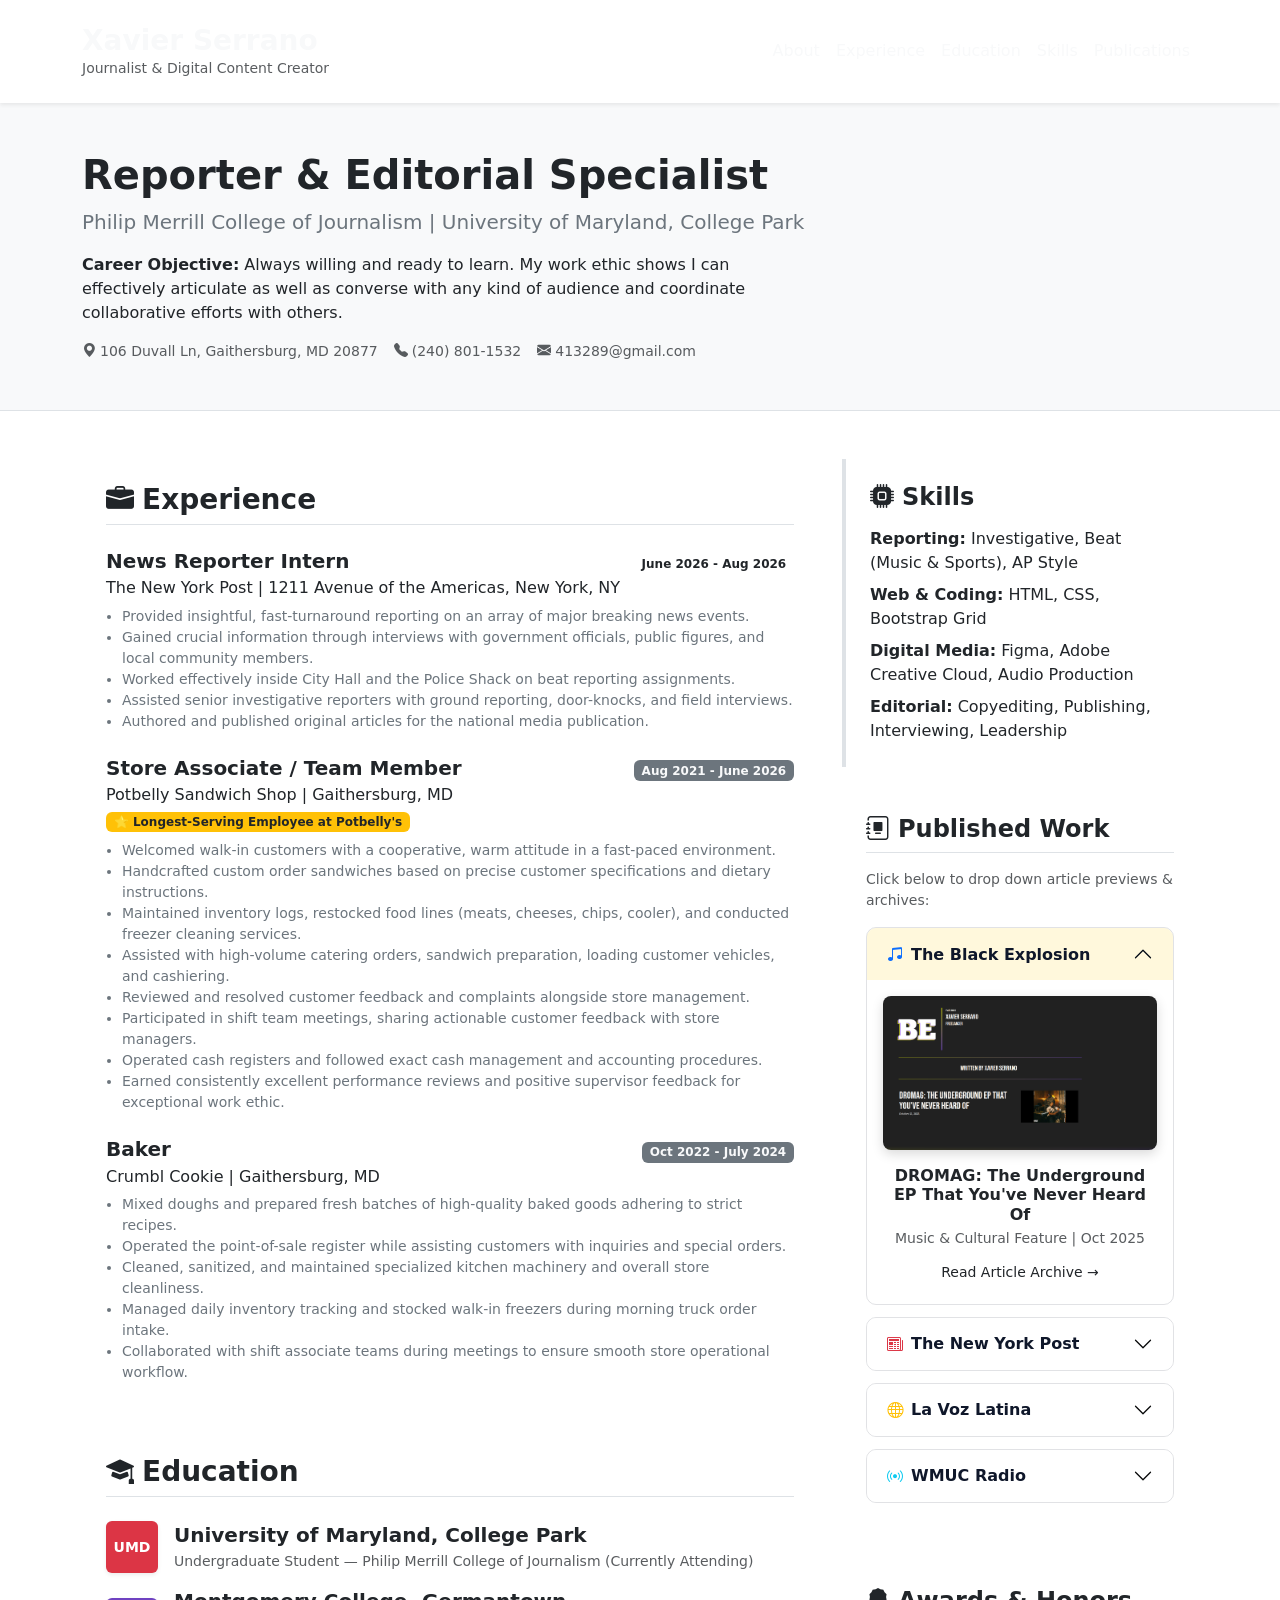
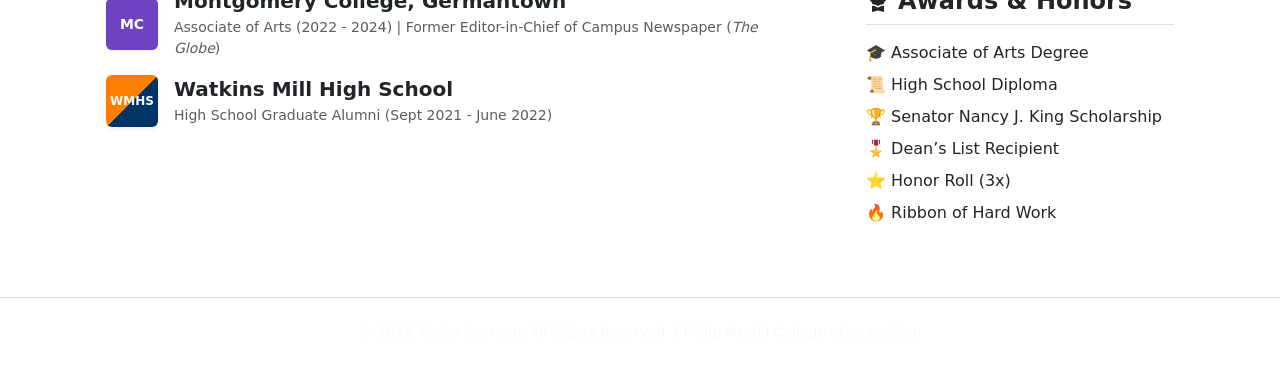
==== index.html @ 001099b1 "Update index.html" ====
<html lang="en">
<head>
    <meta charset="UTF-8">
    <meta name="viewport" content="width=device-width, initial-scale=1.0">
    <title>Xavier Serrano | Journalism Portfolio</title>
    <!-- Bootstrap 5 CSS -->
    <link href="https://cdn.jsdelivr.net/npm/bootstrap@5.3.0/dist/css/bootstrap.min.css" rel="stylesheet">
    <!-- Bootstrap Icons CDN -->
    <link rel="stylesheet" href="https://cdn.jsdelivr.net/npm/bootstrap-icons@1.11.3/font/bootstrap-icons.min.css">
    <!-- Google Fonts -->
    <link href="https://fonts.googleapis.com/css2?family=Merriweather:ital,wght@0,300;0,700;1,300&family=Public+Sans:wght@400;600;800&display=swap" rel="stylesheet">
    <!-- Custom CSS -->
    <link rel="stylesheet" href="style.css">
</head>
<body>

    <!-- Navigation Header -->
    <header class="bg-navy text-light py-4 shadow-sm sticky-top">
        <div class="container d-flex justify-content-between align-items-center">
            <div>
                <h1 class="h3 font-serif mb-0 text-gold fw-bold">Xavier Serrano</h1>
                <p class="small text-muted mb-0">Journalist & Digital Content Creator</p>
            </div>
            <nav>
                <ul class="nav">
                    <li class="nav-item"><a href="#about" class="nav-link text-light px-2">About</a></li>
                    <li class="nav-item"><a href="#experience" class="nav-link text-light px-2">Experience</a></li>
                    <li class="nav-item"><a href="#education" class="nav-link text-light px-2">Education</a></li>
                    <li class="nav-item"><a href="#skills" class="nav-link text-light px-2">Skills</a></li>
                    <li class="nav-item"><a href="#portfolio" class="nav-link text-light px-2">Publications</a></li>
                </ul>
            </nav>
        </div>
    </header>

    <!-- Hero / Profile Section -->
    <section id="about" class="bg-light py-5 border-bottom">
        <div class="container">
            <div class="row align-items-center">
                <div class="col-md-10 col-lg-8">
                    <h2 class="display-6 font-serif fw-bold text-navy mb-2">Reporter & Editorial Specialist</h2>
                    <p class="lead text-secondary">Philip Merrill College of Journalism | University of Maryland, College Park</p>
                    <p class="text-dark"><strong>Career Objective:</strong> Always willing and ready to learn. My work ethic shows I can effectively articulate as well as converse with any kind of audience and coordinate collaborative efforts with others.</p>
                    <div class="d-flex flex-wrap gap-3 mt-3 text-muted small">
                        <span><i class="bi bi-geo-alt-fill text-gold me-1"></i>106 Duvall Ln, Gaithersburg, MD 20877</span>
                        <span><i class="bi bi-telephone-fill text-gold me-1"></i>(240) 801-1532</span>
                        <span><i class="bi bi-envelope-fill text-gold me-1"></i>413289@gmail.com</span>
                    </div>
                </div>
            </div>
        </div>
    </section>

    <!-- Main Content Grid -->
    <main class="container my-5">
        <div class="row g-4">
            
            <!-- LEFT COLUMN: Experience & Education -->
            <div class="col-lg-8">
                
                <!-- Experience Section -->
                <section id="experience" class="mb-4 glass-card p-4">
                    <h2 class="h3 font-serif fw-bold text-navy border-bottom pb-2 mb-4"><i class="bi bi-briefcase-fill text-gold me-2"></i>Experience</h2>
                    
                    <!-- The New York Post -->
                    <div class="experience-item interactive-item mb-4">
                        <div class="d-flex justify-content-between align-items-baseline mb-1">
                            <h3 class="h5 fw-bold text-dark mb-0">News Reporter Intern</h3>
                            <span class="badge bg-gold text-dark">June 2026 - Aug 2026</span>
                        </div>
                        <h4 class="text-navy fs-6 mb-2">The New York Post | 1211 Avenue of the Americas, New York, NY</h4>
                        <ul class="text-secondary small mb-0 ps-3">
                            <li>Provided insightful, fast-turnaround reporting on an array of major breaking news events.</li>
                            <li>Gained crucial information through interviews with government officials, public figures, and local community members.</li>
                            <li>Worked effectively inside City Hall and the Police Shack on beat reporting assignments.</li>
                            <li>Assisted senior investigative reporters with ground reporting, door-knocks, and field interviews.</li>
                            <li>Authored and published original articles for the national media publication.</li>
                        </ul>
                    </div>

                    <!-- Potbelly Sandwich Shop -->
                    <div class="experience-item interactive-item mb-4">
                        <div class="d-flex justify-content-between align-items-baseline mb-1">
                            <h3 class="h5 fw-bold text-dark mb-0">Store Associate / Team Member</h3>
                            <span class="badge bg-secondary text-light">Aug 2021 - June 2026</span>
                        </div>
                        <h4 class="text-navy fs-6 mb-2">Potbelly Sandwich Shop | Gaithersburg, MD</h4>
                        <p class="badge bg-warning text-dark mb-2">⭐ Longest-Serving Employee at Potbelly's</p>
                        <ul class="text-secondary small mb-0 ps-3">
                            <li>Welcomed walk-in customers with a cooperative, warm attitude in a fast-paced environment.</li>
                            <li>Handcrafted custom order sandwiches based on precise customer specifications and dietary instructions.</li>
                            <li>Maintained inventory logs, restocked food lines (meats, cheeses, chips, cooler), and conducted freezer cleaning services.</li>
                            <li>Assisted with high-volume catering orders, sandwich preparation, loading customer vehicles, and cashiering.</li>
                            <li>Reviewed and resolved customer feedback and complaints alongside store management.</li>
                            <li>Participated in shift team meetings, sharing actionable customer feedback with store managers.</li>
                            <li>Operated cash registers and followed exact cash management and accounting procedures.</li>
                            <li>Earned consistently excellent performance reviews and positive supervisor feedback for exceptional work ethic.</li>
                        </ul>
                    </div>

                    <!-- Crumbl Cookie -->
                    <div class="experience-item interactive-item">
                        <div class="d-flex justify-content-between align-items-baseline mb-1">
                            <h3 class="h5 fw-bold text-dark mb-0">Baker</h3>
                            <span class="badge bg-secondary text-light">Oct 2022 - July 2024</span>
                        </div>
                        <h4 class="text-navy fs-6 mb-2">Crumbl Cookie | Gaithersburg, MD</h4>
                        <ul class="text-secondary small mb-0 ps-3">
                            <li>Mixed doughs and prepared fresh batches of high-quality baked goods adhering to strict recipes.</li>
                            <li>Operated the point-of-sale register while assisting customers with inquiries and special orders.</li>
                            <li>Cleaned, sanitized, and maintained specialized kitchen machinery and overall store cleanliness.</li>
                            <li>Managed daily inventory tracking and stocked walk-in freezers during morning truck order intake.</li>
                            <li>Collaborated with shift associate teams during meetings to ensure smooth store operational workflow.</li>
                        </ul>
                    </div>
                </section>

                <!-- Education Section -->
                <section id="education" class="glass-card p-4">
                    <h2 class="h3 font-serif fw-bold text-navy border-bottom pb-2 mb-4"><i class="bi bi-mortarboard-fill text-gold me-2"></i>Education</h2>
                    
                    <!-- UMD -->
                    <div class="education-item interactive-item d-flex align-items-center gap-3 mb-3">
                        <div class="school-logo-badge bg-danger text-white fw-bold d-flex align-items-center justify-content-center rounded shadow-sm flex-shrink-0" style="width: 52px; height: 52px; font-size: 14px;">UMD</div>
                        <div>
                            <h3 class="h5 fw-bold text-dark mb-1">University of Maryland, College Park</h3>
                            <p class="text-muted small mb-0">Undergraduate Student — Philip Merrill College of Journalism (Currently Attending)</p>
                        </div>
                    </div>

                    <!-- Montgomery College (Purple) -->
                    <div class="education-item interactive-item d-flex align-items-center gap-3 mb-3">
                        <div class="school-logo-badge text-white fw-bold d-flex align-items-center justify-content-center rounded shadow-sm flex-shrink-0" style="width: 52px; height: 52px; font-size: 14px; background-color: #6f42c1;">MC</div>
                        <div>
                            <h3 class="h5 fw-bold text-dark mb-1">Montgomery College, Germantown</h3>
                            <p class="text-muted small mb-0">Associate of Arts (2022 - 2024) | Former Editor-in-Chief of Campus Newspaper (<em>The Globe</em>)</p>
                        </div>
                    </div>

                    <!-- Watkins Mill High School (Orange & Blue) -->
                    <div class="education-item interactive-item d-flex align-items-center gap-3">
                        <div class="school-logo-badge text-white fw-bold d-flex align-items-center justify-content-center rounded shadow-sm flex-shrink-0" style="width: 52px; height: 52px; font-size: 12px; background: linear-gradient(135deg, #ff7f00 50%, #003366 50%);">WMHS</div>
                        <div>
                            <h3 class="h5 fw-bold text-dark mb-1">Watkins Mill High School</h3>
                            <p class="text-muted small mb-0">High School Graduate Alumni (Sept 2021 - June 2022)</p>
                        </div>
                    </div>
                </section>

            </div>

            <!-- RIGHT COLUMN: Skills, Interactive Article Showcase & Accolades -->
            <div class="col-lg-4">
                
                <!-- Skills Section -->
                <section id="skills" class="mb-4 glass-card p-4 border-start border-4 border-gold">
                    <h2 class="h4 font-serif fw-bold text-navy mb-3"><i class="bi bi-cpu-fill text-gold me-2"></i>Skills</h2>
                    <ul class="list-unstyled mb-0">
                        <li class="mb-2"><strong>Reporting:</strong> Investigative, Beat (Music & Sports), AP Style</li>
                        <li class="mb-2"><strong>Web & Coding:</strong> HTML, CSS, Bootstrap Grid</li>
                        <li class="mb-2"><strong>Digital Media:</strong> Figma, Adobe Creative Cloud, Audio Production</li>
                        <li><strong>Editorial:</strong> Copyediting, Publishing, Interviewing, Leadership</li>
                    </ul>
                </section>

                <!-- Interactive Article Dropdown Accordion Showcase -->
                <section id="portfolio" class="mb-4 glass-card p-4">
                    <h2 class="h4 font-serif fw-bold text-navy border-bottom pb-2 mb-3"><i class="bi bi-journal-album text-gold me-2"></i>Published Work</h2>
                    <p class="text-muted small mb-3">Click below to drop down article previews & archives:</p>

                    <div class="accordion" id="portfolioAccordion">
                        
                        <!-- Article 1: The Black Explosion -->
                        <div class="accordion-item">
                            <h3 class="accordion-header" id="headingOne">
                                <button class="accordion-button" type="button" data-bs-toggle="collapse" data-bs-target="#collapseOne" aria-expanded="true" aria-controls="collapseOne">
                                    <i class="bi bi-music-note-beamed me-2 text-primary"></i>The Black Explosion
                                </button>
                            </h3>
                            <div id="collapseOne" class="accordion-collapse collapse show" aria-labelledby="headingOne" data-bs-parent="#portfolioAccordion">
                                <div class="accordion-body text-center p-3">
                                    <img src="be-article-screenshot.png" alt="The Black Explosion Article - DROMAG" class="article-preview-img mb-3">
                                    <h4 class="h6 fw-bold text-dark mb-1">DROMAG: The Underground EP That You've Never Heard Of</h4>
                                    <p class="text-muted small mb-2">Music & Cultural Feature | Oct 2025</p>
                                    <a href="https://blackexplosionnews.com/?s=xavier+serrano" target="_blank" rel="noopener noreferrer" class="btn btn-navy btn-sm w-100">Read Article Archive →</a>
                                </div>
                            </div>
                        </div>

                        <!-- Article 2: The New York Post -->
                        <div class="accordion-item">
                            <h3 class="accordion-header" id="headingTwo">
                                <button class="accordion-button collapsed" type="button" data-bs-toggle="collapse" data-bs-target="#collapseTwo" aria-expanded="false" aria-controls="collapseTwo">
                                    <i class="bi bi-newspaper me-2 text-danger"></i>The New York Post
                                </button>
                            </h3>
                            <div id="collapseTwo" class="accordion-collapse collapse" aria-labelledby="headingTwo" data-bs-parent="#portfolioAccordion">
                                <div class="accordion-body text-center p-3">
                                    <img src="nypost-search-screenshot.jpg" alt="New York Post Investigative Articles" class="article-preview-img mb-3">
                                    <h4 class="h6 fw-bold text-dark mb-1">City Hall & Police Shack Investigations</h4>
                                    <p class="text-muted small mb-2">38 Published National Reporting Features</p>
                                    <a href="https://nypost.com/search/xavier+serrano/?se=ny" target="_blank" rel="noopener noreferrer" class="btn btn-navy btn-sm w-100">Read Archive →</a>
                                </div>
                            </div>
                        </div>

                        <!-- Article 3: La Voz Latina -->
                        <div class="accordion-item">
                            <h3 class="accordion-header" id="headingThree">
                                <button class="accordion-button collapsed" type="button" data-bs-toggle="collapse" data-bs-target="#collapseThree" aria-expanded="false" aria-controls="collapseThree">
                                    <i class="bi bi-globe me-2 text-warning"></i>La Voz Latina
                                </button>
                            </h3>
                            <div id="collapseThree" class="accordion-collapse collapse" aria-labelledby="headingThree" data-bs-parent="#portfolioAccordion">
                                <div class="accordion-body text-center p-3">
                                    <img src="lavoz-search-screenshot.jpg" alt="La Voz Latina Articles" class="article-preview-img mb-3">
                                    <h4 class="h6 fw-bold text-dark mb-1">Campus & Music Feature Coverage</h4>
                                    <p class="text-muted small mb-2">40 Published Articles | Combat Sports & Music</p>
                                    <a href="https://www.lavozlatina.org/search?q=xavier+serrano" target="_blank" rel="noopener noreferrer" class="btn btn-navy btn-sm w-100">Read Archive →</a>
                                </div>
                            </div>
                        </div>

                        <!-- Article 4: WMUC Radio -->
                        <div class="accordion-item">
                            <h3 class="accordion-header" id="headingFour">
                                <button class="accordion-button collapsed" type="button" data-bs-toggle="collapse" data-bs-target="#collapseFour" aria-expanded="false" aria-controls="collapseFour">
                                    <i class="bi bi-broadcast me-2 text-info"></i>WMUC Radio
                                </button>
                            </h3>
                            <div id="collapseFour" class="accordion-collapse collapse" aria-labelledby="headingFour" data-bs-parent="#portfolioAccordion">
                                <div class="accordion-body text-center p-3">
                                    <img src="wmuc-screenshot.png" alt="WMUC Radio Broadcasts" class="article-preview-img mb-3">
                                    <h4 class="h6 fw-bold text-dark mb-1">Student Radio Broadcasts & Audio Features</h4>
                                    <p class="text-muted small mb-2">Audio Journalism & Live Coverage</p>
                                    <a href="http://wmuc.umd.edu/" target="_blank" rel="noopener noreferrer" class="btn btn-navy btn-sm w-100">Listen / Broadcasts →</a>
                                </div>
                            </div>
                        </div>

                    </div>
                </section>

                <!-- Awards & Honors -->
                <section class="glass-card p-4">
                    <h2 class="h4 font-serif fw-bold text-navy border-bottom pb-2 mb-3"><i class="bi bi-award-fill text-gold me-2"></i>Awards & Honors</h2>
                    <ul class="list-unstyled mb-0">
                        <li class="mb-2 interactive-item accolade-bold">🎓 Associate of Arts Degree</li>
                        <li class="mb-2 interactive-item accolade-bold">📜 High School Diploma</li>
                        <li class="mb-2 interactive-item accolade-bold">🏆 Senator Nancy J. King Scholarship</li>
                        <li class="mb-2 interactive-item accolade-bold">🎖️ Dean’s List Recipient</li>
                        <li class="mb-2 interactive-item accolade-bold">⭐ Honor Roll (3x)</li>
                        <li class="interactive-item accolade-bold">🔥 Ribbon of Hard Work</li>
                    </ul>
                </section>

            </div>

        </div>
    </main>

    <!-- Footer -->
    <footer class="bg-navy text-light py-4 mt-5 border-top border-gold">
        <div class="container text-center">
            <p class="small mb-0">&copy; 2026 Xavier Serrano. All Rights Reserved. | Philip Merrill College of Journalism</p>
        </div>
    </footer>

    <!-- Bootstrap 5 JS Bundle -->
    <script src="https://cdn.jsdelivr.net/npm/bootstrap@5.3.0/dist/js/bootstrap.bundle.min.js"></script>
</body>
</html>
---- style.css ----
.article-preview-img {
    width: 100%;
    max-height: 220px;
    object-fit: cover;
    border-radius: 8px;
    box-shadow: 0 4px 12px rgba(0, 0, 0, 0.15);
    transition: transform 0.3s ease, filter 0.3s ease;
}

.article-preview-img:hover {
    transform: scale(1.02);
    filter: brightness(1.05);
}

/* Custom Accordion Styling for Publications */
.accordion-item {
    background: transparent !important;
    border: 1px solid rgba(15, 23, 42, 0.12) !important;
    border-radius: 10px !important;
    margin-bottom: 12px;
    overflow: hidden;
}

.accordion-button {
    background: rgba(255, 255, 255, 0.6) !important;
    color: #0f172a !important;
    font-weight: 700;
    transition: all 0.3s ease;
}

.accordion-button:not(.collapsed) {
    background: rgba(250, 204, 21, 0.15) !important;
    color: #0f172a !important;
    box-shadow: none !important;
}

.accordion-button::after {
    filter: brightness(0.2);
}
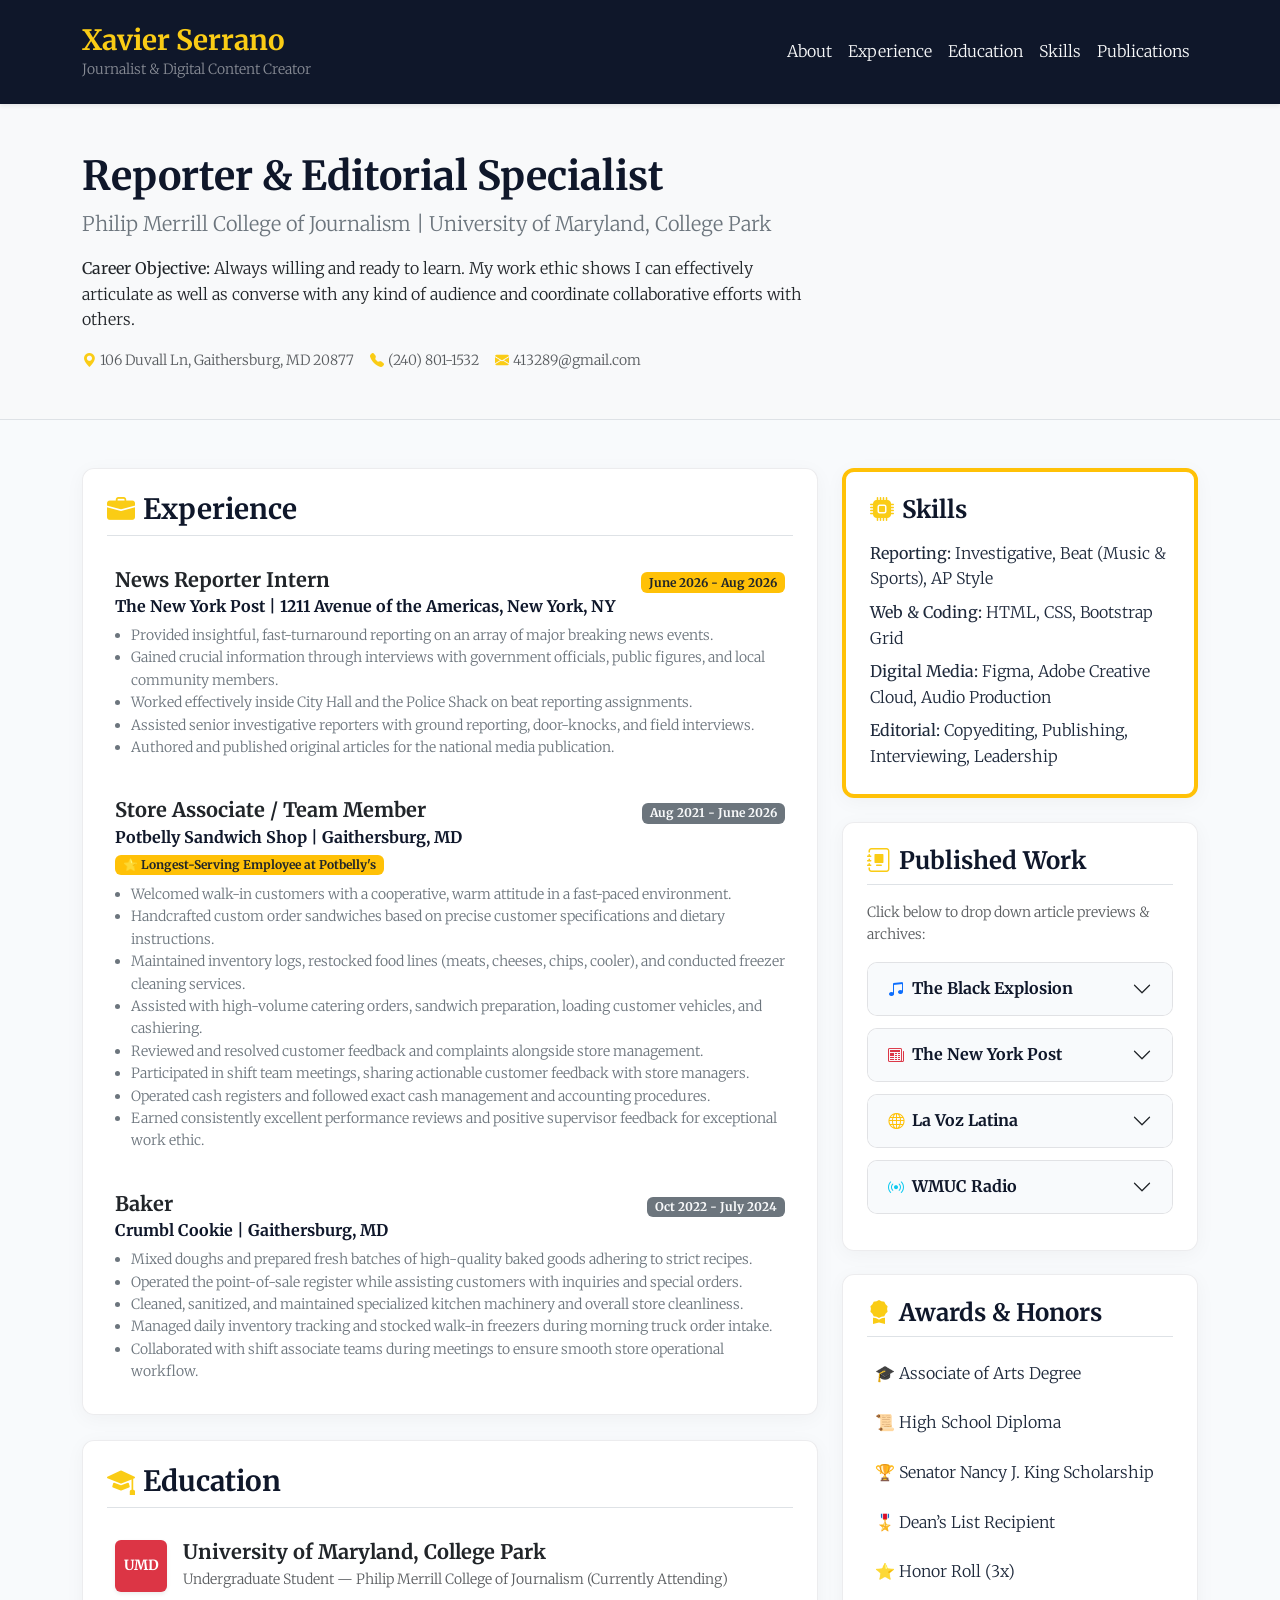
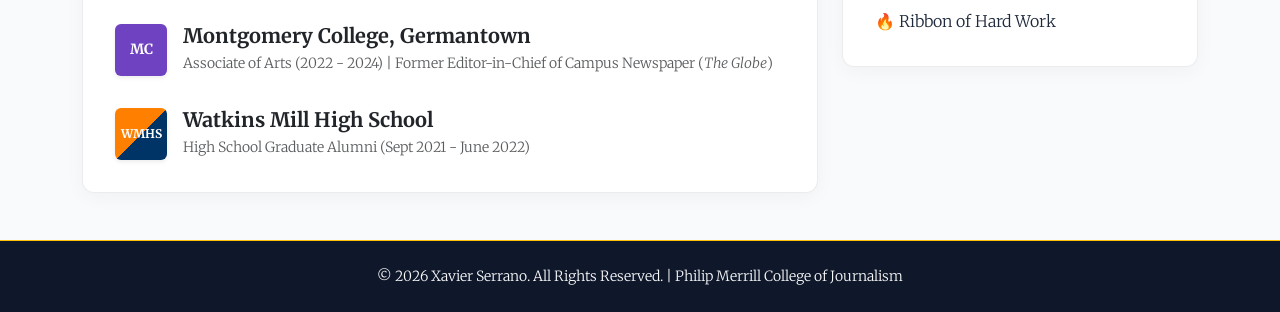
==== commit 88d3f497: "Refactor HTML for fonts and add animations Updated Google Fonts link and added fade-in animations to" ====
--- a/index.html
+++ b/index.html
@@ -7,19 +7,19 @@
     <link href="https://cdn.jsdelivr.net/npm/bootstrap@5.3.0/dist/css/bootstrap.min.css" rel="stylesheet">
     <!-- Bootstrap Icons CDN -->
     <link rel="stylesheet" href="https://cdn.jsdelivr.net/npm/bootstrap-icons@1.11.3/font/bootstrap-icons.min.css">
-    <!-- Google Fonts -->
-    <link href="https://fonts.googleapis.com/css2?family=Merriweather:ital,wght@0,300;0,700;1,300&family=Public+Sans:wght@400;600;800&display=swap" rel="stylesheet">
+    <!-- Google Fonts: Merriweather for Bold New Roman Look -->
+    <link href="https://fonts.googleapis.com/css2?family=Merriweather:ital,wght@0,300;0,700;0,900;1,300;1,700&display=swap" rel="stylesheet">
     <!-- Custom CSS -->
     <link rel="stylesheet" href="style.css">
 </head>
 <body>
 
-    <!-- Navigation Header -->
+    <!-- Sticky Navigation Header -->
     <header class="bg-navy text-light py-4 shadow-sm sticky-top">
         <div class="container d-flex justify-content-between align-items-center">
             <div>
                 <h1 class="h3 font-serif mb-0 text-gold fw-bold">Xavier Serrano</h1>
-                <p class="small text-muted mb-0">Journalist & Digital Content Creator</p>
+                <p class="small text-white-50 mb-0">Journalist & Digital Content Creator</p>
             </div>
             <nav>
                 <ul class="nav">
@@ -34,7 +34,7 @@
     </header>
 
     <!-- Hero / Profile Section -->
-    <section id="about" class="bg-light py-5 border-bottom">
+    <section id="about" class="bg-light py-5 border-bottom fade-in-section">
         <div class="container">
             <div class="row align-items-center">
                 <div class="col-md-10 col-lg-8">
@@ -59,14 +59,14 @@
             <div class="col-lg-8">
                 
                 <!-- Experience Section -->
-                <section id="experience" class="mb-4 glass-card p-4">
+                <section id="experience" class="mb-4 glass-card p-4 fade-in-section">
                     <h2 class="h3 font-serif fw-bold text-navy border-bottom pb-2 mb-4"><i class="bi bi-briefcase-fill text-gold me-2"></i>Experience</h2>
                     
                     <!-- The New York Post -->
                     <div class="experience-item interactive-item mb-4">
                         <div class="d-flex justify-content-between align-items-baseline mb-1">
                             <h3 class="h5 fw-bold text-dark mb-0">News Reporter Intern</h3>
-                            <span class="badge bg-gold text-dark">June 2026 - Aug 2026</span>
+                            <span class="badge bg-warning text-dark">June 2026 - Aug 2026</span>
                         </div>
                         <h4 class="text-navy fs-6 mb-2">The New York Post | 1211 Avenue of the Americas, New York, NY</h4>
                         <ul class="text-secondary small mb-0 ps-3">
@@ -116,7 +116,7 @@
                 </section>
 
                 <!-- Education Section -->
-                <section id="education" class="glass-card p-4">
+                <section id="education" class="glass-card p-4 fade-in-section">
                     <h2 class="h3 font-serif fw-bold text-navy border-bottom pb-2 mb-4"><i class="bi bi-mortarboard-fill text-gold me-2"></i>Education</h2>
                     
                     <!-- UMD -->
@@ -153,7 +153,7 @@
             <div class="col-lg-4">
                 
                 <!-- Skills Section -->
-                <section id="skills" class="mb-4 glass-card p-4 border-start border-4 border-gold">
+                <section id="skills" class="mb-4 glass-card p-4 border-start border-4 border-warning fade-in-section">
                     <h2 class="h4 font-serif fw-bold text-navy mb-3"><i class="bi bi-cpu-fill text-gold me-2"></i>Skills</h2>
                     <ul class="list-unstyled mb-0">
                         <li class="mb-2"><strong>Reporting:</strong> Investigative, Beat (Music & Sports), AP Style</li>
@@ -164,7 +164,7 @@
                 </section>
 
                 <!-- Interactive Article Dropdown Accordion Showcase -->
-                <section id="portfolio" class="mb-4 glass-card p-4">
+                <section id="portfolio" class="mb-4 glass-card p-4 fade-in-section">
                     <h2 class="h4 font-serif fw-bold text-navy border-bottom pb-2 mb-3"><i class="bi bi-journal-album text-gold me-2"></i>Published Work</h2>
                     <p class="text-muted small mb-3">Click below to drop down article previews & archives:</p>
 
@@ -173,11 +173,11 @@
                         <!-- Article 1: The Black Explosion -->
                         <div class="accordion-item">
                             <h3 class="accordion-header" id="headingOne">
-                                <button class="accordion-button" type="button" data-bs-toggle="collapse" data-bs-target="#collapseOne" aria-expanded="true" aria-controls="collapseOne">
+                                <button class="accordion-button collapsed" type="button" data-bs-toggle="collapse" data-bs-target="#collapseOne" aria-expanded="false" aria-controls="collapseOne">
                                     <i class="bi bi-music-note-beamed me-2 text-primary"></i>The Black Explosion
                                 </button>
                             </h3>
-                            <div id="collapseOne" class="accordion-collapse collapse show" aria-labelledby="headingOne" data-bs-parent="#portfolioAccordion">
+                            <div id="collapseOne" class="accordion-collapse collapse" aria-labelledby="headingOne" data-bs-parent="#portfolioAccordion">
                                 <div class="accordion-body text-center p-3">
                                     <img src="be-article-screenshot.png" alt="The Black Explosion Article - DROMAG" class="article-preview-img mb-3">
                                     <h4 class="h6 fw-bold text-dark mb-1">DROMAG: The Underground EP That You've Never Heard Of</h4>
@@ -242,7 +242,7 @@
                 </section>
 
                 <!-- Awards & Honors -->
-                <section class="glass-card p-4">
+                <section class="glass-card p-4 fade-in-section">
                     <h2 class="h4 font-serif fw-bold text-navy border-bottom pb-2 mb-3"><i class="bi bi-award-fill text-gold me-2"></i>Awards & Honors</h2>
                     <ul class="list-unstyled mb-0">
                         <li class="mb-2 interactive-item accolade-bold">🎓 Associate of Arts Degree</li>
@@ -260,7 +260,7 @@
     </main>
 
     <!-- Footer -->
-    <footer class="bg-navy text-light py-4 mt-5 border-top border-gold">
+    <footer class="bg-navy text-light py-4 mt-5 border-top border-warning">
         <div class="container text-center">
             <p class="small mb-0">&copy; 2026 Xavier Serrano. All Rights Reserved. | Philip Merrill College of Journalism</p>
         </div>
@@ -268,5 +268,29 @@
 
     <!-- Bootstrap 5 JS Bundle -->
     <script src="https://cdn.jsdelivr.net/npm/bootstrap@5.3.0/dist/js/bootstrap.bundle.min.js"></script>
+
+    <!-- Scroll Motion Animation Script -->
+    <script>
+        document.addEventListener('DOMContentLoaded', () => {
+            const observerOptions = {
+                root: null,
+                rootMargin: '0px',
+                threshold: 0.15
+            };
+
+            const observer = new IntersectionObserver((entries, observer) => {
+                entries.forEach(entry => {
+                    if (entry.isIntersecting) {
+                        entry.target.classList.add('is-visible');
+                        observer.unobserve(entry.target);
+                    }
+                });
+            }, observerOptions);
+
+            document.querySelectorAll('.fade-in-section').forEach(section => {
+                observer.observe(section);
+            });
+        });
+    </script>
 </body>
 </html>
--- a/style.css
+++ b/style.css
@@ -1,39 +1,136 @@
+:root {
+    --navy-blue: #0f172a;
+    --gold-accent: #facc15;
+    --light-glass: rgba(255, 255, 255, 0.92);
+}
+
+/* Smooth Scrolling across the entire page */
+html {
+    scroll-behavior: smooth;
+    scroll-padding-top: 80px;
+}
+
+/* Global Serif Font / Bold New Roman Editorial Look */
+body {
+    font-family: 'Merriweather', 'Times New Roman', serif;
+    color: #1e293b;
+    background-color: #f8fafc;
+    font-weight: 300;
+    line-height: 1.6;
+}
+
+/* Bold Serif Typography */
+h1, h2, h3, h4, h5, h6, .font-serif {
+    font-family: 'Merriweather', 'Times New Roman', serif !important;
+    font-weight: 700 !important;
+}
+
+.bg-navy {
+    background-color: var(--navy-blue) !important;
+}
+
+.text-navy {
+    color: var(--navy-blue) !important;
+}
+
+.text-gold {
+    color: var(--gold-accent) !important;
+}
+
+.border-gold {
+    border-color: var(--gold-accent) !important;
+}
+
+.btn-navy {
+    background-color: var(--navy-blue);
+    color: #ffffff;
+    border: none;
+    font-weight: 700;
+    font-family: 'Merriweather', serif;
+    transition: all 0.3s cubic-bezier(0.4, 0, 0.2, 1);
+}
+
+.btn-navy:hover {
+    background-color: #1e293b;
+    color: var(--gold-accent);
+    transform: translateY(-2px);
+    box-shadow: 0 4px 12px rgba(15, 23, 42, 0.25);
+}
+
+/* Glassmorphism Section Cards */
+.glass-card {
+    background: var(--light-glass);
+    backdrop-filter: blur(12px);
+    border: 1px solid rgba(15, 23, 42, 0.08);
+    border-radius: 12px;
+    box-shadow: 0 4px 20px rgba(0, 0, 0, 0.04);
+    transition: transform 0.3s ease, box-shadow 0.3s ease;
+}
+
+.glass-card:hover {
+    box-shadow: 0 8px 30px rgba(0, 0, 0, 0.08);
+}
+
+/* Smooth Interactive Item Hover Lift */
+.interactive-item {
+    transition: all 0.25s cubic-bezier(0.4, 0, 0.2, 1);
+    border-radius: 8px;
+    padding: 8px;
+}
+
+.interactive-item:hover {
+    transform: translateX(4px);
+    background: rgba(241, 245, 249, 0.95);
+}
+
+/* Scroll Animation Styles */
+.fade-in-section {
+    opacity: 0;
+    transform: translateY(20px);
+    transition: opacity 0.6s ease-out, transform 0.6s ease-out;
+    will-change: opacity, transform;
+}
+
+.fade-in-section.is-visible {
+    opacity: 1;
+    transform: translateY(0);
+}
+
+/* Article Preview Framing */
 .article-preview-img {
     width: 100%;
     max-height: 220px;
     object-fit: cover;
     border-radius: 8px;
-    box-shadow: 0 4px 12px rgba(0, 0, 0, 0.15);
+    box-shadow: 0 4px 12px rgba(0, 0, 0, 0.12);
     transition: transform 0.3s ease, filter 0.3s ease;
 }
 
 .article-preview-img:hover {
     transform: scale(1.02);
-    filter: brightness(1.05);
+    filter: brightness(1.03);
 }
 
-/* Custom Accordion Styling for Publications */
+/* Custom Accordion Dropdown Styling */
 .accordion-item {
-    background: transparent !important;
+    background: #ffffff !important;
     border: 1px solid rgba(15, 23, 42, 0.12) !important;
     border-radius: 10px !important;
     margin-bottom: 12px;
     overflow: hidden;
+    transition: border-color 0.2s ease;
 }
 
 .accordion-button {
-    background: rgba(255, 255, 255, 0.6) !important;
+    background: #f8fafc !important;
     color: #0f172a !important;
-    font-weight: 700;
+    font-weight: 700 !important;
+    font-family: 'Merriweather', serif !important;
     transition: all 0.3s ease;
 }
 
 .accordion-button:not(.collapsed) {
-    background: rgba(250, 204, 21, 0.15) !important;
+    background: rgba(250, 204, 21, 0.2) !important;
     color: #0f172a !important;
     box-shadow: none !important;
 }
-
-.accordion-button::after {
-    filter: brightness(0.2);
-}
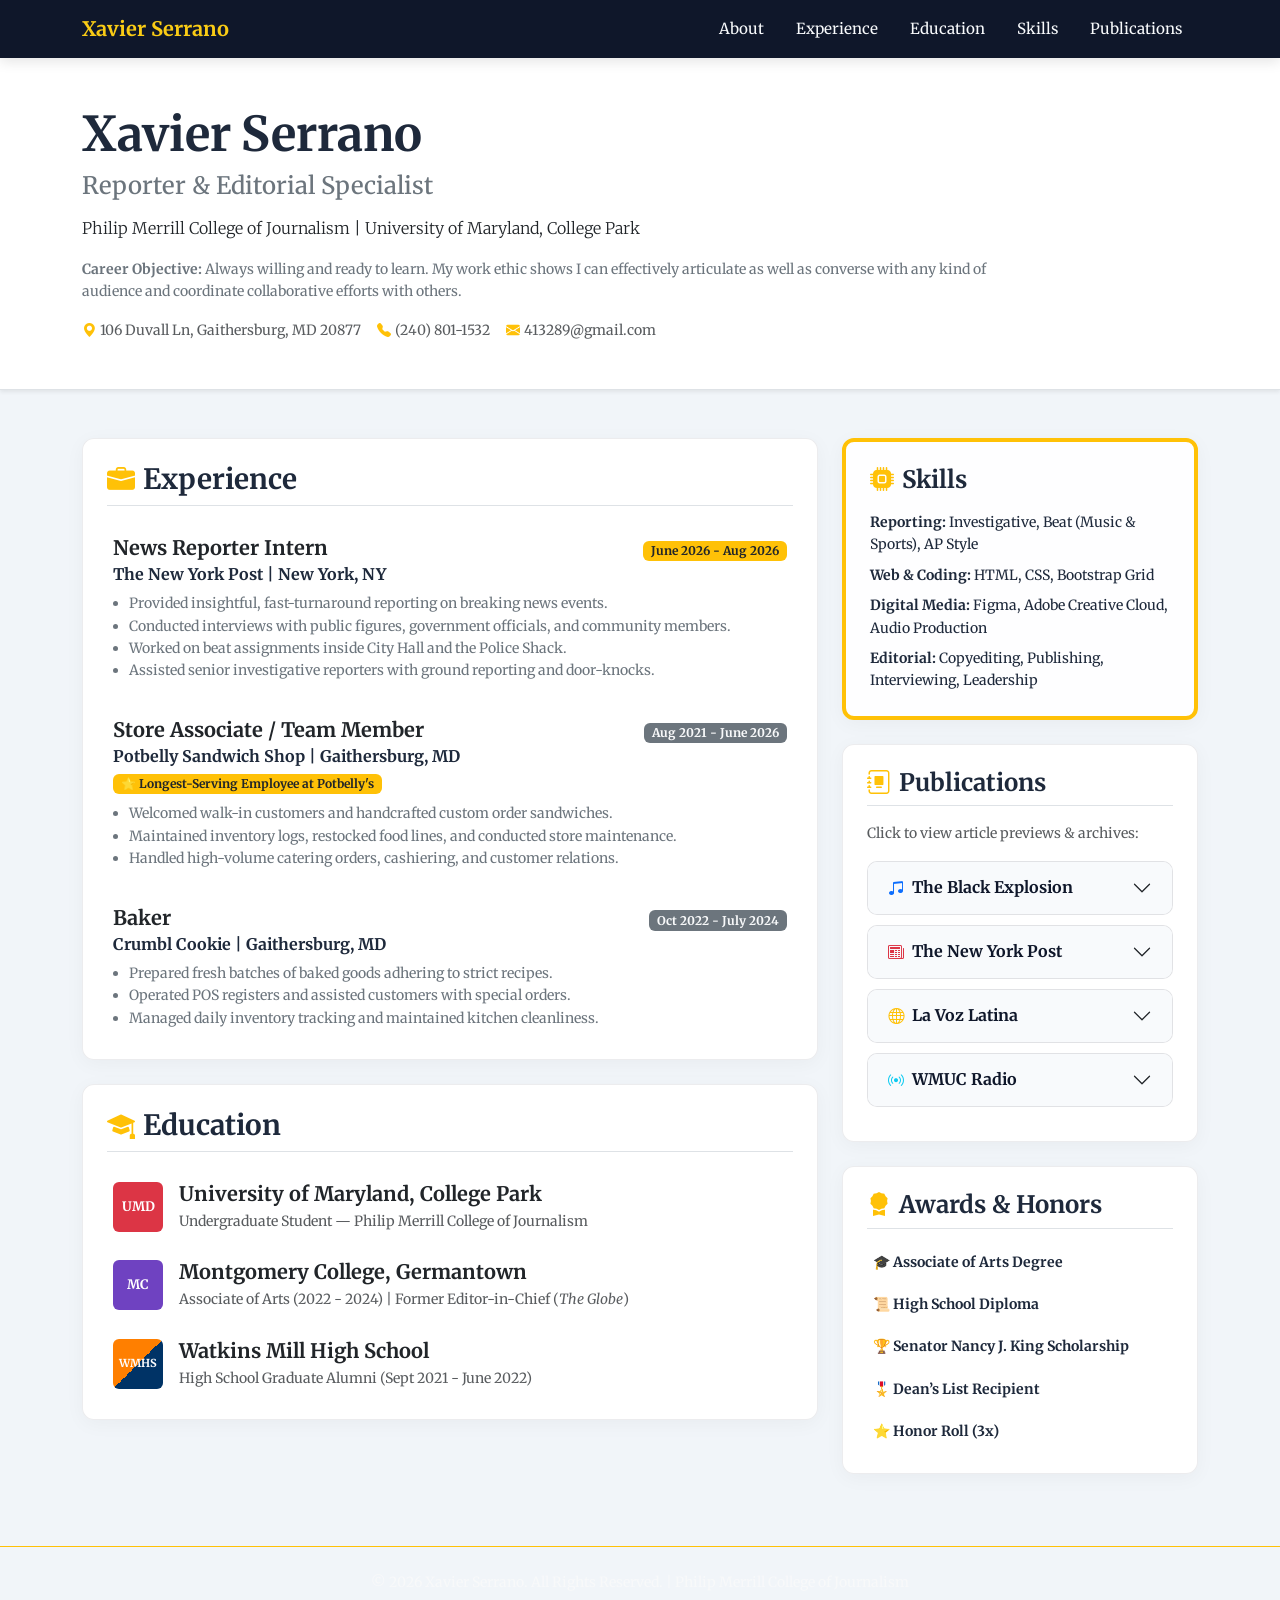
==== commit 5f0b742b: "Refactor index.html for improved structure and clarity Updated HTML structure and improved comments " ====
--- a/index.html
+++ b/index.html
@@ -5,53 +5,54 @@
     <title>Xavier Serrano | Journalism Portfolio</title>
     <!-- Bootstrap 5 CSS -->
     <link href="https://cdn.jsdelivr.net/npm/bootstrap@5.3.0/dist/css/bootstrap.min.css" rel="stylesheet">
-    <!-- Bootstrap Icons CDN -->
+    <!-- Bootstrap Icons -->
     <link rel="stylesheet" href="https://cdn.jsdelivr.net/npm/bootstrap-icons@1.11.3/font/bootstrap-icons.min.css">
-    <!-- Google Fonts: Merriweather for Bold New Roman Look -->
-    <link href="https://fonts.googleapis.com/css2?family=Merriweather:ital,wght@0,300;0,700;0,900;1,300;1,700&display=swap" rel="stylesheet">
-    <!-- Custom CSS -->
+    <!-- Google Font: Merriweather (Bold New Roman Editorial Look) -->
+    <link href="https://fonts.googleapis.com/css2?family=Merriweather:ital,wght@0,300;0,700;0,900;1,300&display=swap" rel="stylesheet">
+    <!-- Custom Stylesheet (Linked BELOW Bootstrap) -->
     <link rel="stylesheet" href="style.css">
 </head>
 <body>
 
-    <!-- Sticky Navigation Header -->
-    <header class="bg-navy text-light py-4 shadow-sm sticky-top">
-        <div class="container d-flex justify-content-between align-items-center">
-            <div>
-                <h1 class="h3 font-serif mb-0 text-gold fw-bold">Xavier Serrano</h1>
-                <p class="small text-white-50 mb-0">Journalist & Digital Content Creator</p>
-            </div>
-            <nav>
-                <ul class="nav">
-                    <li class="nav-item"><a href="#about" class="nav-link text-light px-2">About</a></li>
-                    <li class="nav-item"><a href="#experience" class="nav-link text-light px-2">Experience</a></li>
-                    <li class="nav-item"><a href="#education" class="nav-link text-light px-2">Education</a></li>
-                    <li class="nav-item"><a href="#skills" class="nav-link text-light px-2">Skills</a></li>
-                    <li class="nav-item"><a href="#portfolio" class="nav-link text-light px-2">Publications</a></li>
+    <!-- Responsive Bootstrap Navigation Menu -->
+    <nav class="navbar navbar-expand-lg navbar-custom sticky-top">
+        <div class="container">
+            <a class="navbar-brand" href="#about">Xavier Serrano</a>
+            <button class="navbar-toggler" type="button" data-bs-toggle="collapse" data-bs-target="#navbarNav" aria-controls="navbarNav" aria-expanded="false" aria-label="Toggle navigation">
+                <span class="navbar-toggler-icon"></span>
+            </button>
+            <div class="collapse navbar-collapse justify-content-end" id="navbarNav">
+                <ul class="navbar-nav">
+                    <li class="nav-item"><a class="nav-link" href="#about">About</a></li>
+                    <li class="nav-item"><a class="nav-link" href="#experience">Experience</a></li>
+                    <li class="nav-item"><a class="nav-link" href="#education">Education</a></li>
+                    <li class="nav-item"><a class="nav-link" href="#skills">Skills</a></li>
+                    <li class="nav-item"><a class="nav-link" href="#portfolio">Publications</a></li>
                 </ul>
-            </nav>
-        </div>
-    </header>
-
-    <!-- Hero / Profile Section -->
-    <section id="about" class="bg-light py-5 border-bottom fade-in-section">
+            </div>
+        </div>
+    </nav>
+
+    <!-- Page Topper / Hero Section -->
+    <section id="about" class="bg-white py-5 border-bottom shadow-sm">
         <div class="container">
             <div class="row align-items-center">
-                <div class="col-md-10 col-lg-8">
-                    <h2 class="display-6 font-serif fw-bold text-navy mb-2">Reporter & Editorial Specialist</h2>
-                    <p class="lead text-secondary">Philip Merrill College of Journalism | University of Maryland, College Park</p>
-                    <p class="text-dark"><strong>Career Objective:</strong> Always willing and ready to learn. My work ethic shows I can effectively articulate as well as converse with any kind of audience and coordinate collaborative efforts with others.</p>
+                <div class="col-lg-10">
+                    <h1 class="display-5 fw-bold text-navy mb-2">Xavier Serrano</h1>
+                    <p class="h4 text-secondary mb-3">Reporter & Editorial Specialist</p>
+                    <p class="lead text-dark fs-6">Philip Merrill College of Journalism | University of Maryland, College Park</p>
+                    <p class="text-secondary small"><strong>Career Objective:</strong> Always willing and ready to learn. My work ethic shows I can effectively articulate as well as converse with any kind of audience and coordinate collaborative efforts with others.</p>
                     <div class="d-flex flex-wrap gap-3 mt-3 text-muted small">
-                        <span><i class="bi bi-geo-alt-fill text-gold me-1"></i>106 Duvall Ln, Gaithersburg, MD 20877</span>
-                        <span><i class="bi bi-telephone-fill text-gold me-1"></i>(240) 801-1532</span>
-                        <span><i class="bi bi-envelope-fill text-gold me-1"></i>413289@gmail.com</span>
+                        <span><i class="bi bi-geo-alt-fill text-warning me-1"></i>106 Duvall Ln, Gaithersburg, MD 20877</span>
+                        <span><i class="bi bi-telephone-fill text-warning me-1"></i>(240) 801-1532</span>
+                        <span><i class="bi bi-envelope-fill text-warning me-1"></i>413289@gmail.com</span>
                     </div>
                 </div>
             </div>
         </div>
     </section>
 
-    <!-- Main Content Grid -->
+    <!-- Main Content Container using Bootstrap Grid -->
     <main class="container my-5">
         <div class="row g-4">
             
@@ -59,8 +60,8 @@
             <div class="col-lg-8">
                 
                 <!-- Experience Section -->
-                <section id="experience" class="mb-4 glass-card p-4 fade-in-section">
-                    <h2 class="h3 font-serif fw-bold text-navy border-bottom pb-2 mb-4"><i class="bi bi-briefcase-fill text-gold me-2"></i>Experience</h2>
+                <section id="experience" class="glass-card p-4">
+                    <h2 class="h3 fw-bold text-navy border-bottom pb-2 mb-4"><i class="bi bi-briefcase-fill text-warning me-2"></i>Experience</h2>
                     
                     <!-- The New York Post -->
                     <div class="experience-item interactive-item mb-4">
@@ -68,13 +69,12 @@
                             <h3 class="h5 fw-bold text-dark mb-0">News Reporter Intern</h3>
                             <span class="badge bg-warning text-dark">June 2026 - Aug 2026</span>
                         </div>
-                        <h4 class="text-navy fs-6 mb-2">The New York Post | 1211 Avenue of the Americas, New York, NY</h4>
+                        <h4 class="text-navy fs-6 mb-2">The New York Post | New York, NY</h4>
                         <ul class="text-secondary small mb-0 ps-3">
-                            <li>Provided insightful, fast-turnaround reporting on an array of major breaking news events.</li>
-                            <li>Gained crucial information through interviews with government officials, public figures, and local community members.</li>
-                            <li>Worked effectively inside City Hall and the Police Shack on beat reporting assignments.</li>
-                            <li>Assisted senior investigative reporters with ground reporting, door-knocks, and field interviews.</li>
-                            <li>Authored and published original articles for the national media publication.</li>
+                            <li>Provided insightful, fast-turnaround reporting on breaking news events.</li>
+                            <li>Conducted interviews with public figures, government officials, and community members.</li>
+                            <li>Worked on beat assignments inside City Hall and the Police Shack.</li>
+                            <li>Assisted senior investigative reporters with ground reporting and door-knocks.</li>
                         </ul>
                     </div>
 
@@ -87,14 +87,9 @@
                         <h4 class="text-navy fs-6 mb-2">Potbelly Sandwich Shop | Gaithersburg, MD</h4>
                         <p class="badge bg-warning text-dark mb-2">⭐ Longest-Serving Employee at Potbelly's</p>
                         <ul class="text-secondary small mb-0 ps-3">
-                            <li>Welcomed walk-in customers with a cooperative, warm attitude in a fast-paced environment.</li>
-                            <li>Handcrafted custom order sandwiches based on precise customer specifications and dietary instructions.</li>
-                            <li>Maintained inventory logs, restocked food lines (meats, cheeses, chips, cooler), and conducted freezer cleaning services.</li>
-                            <li>Assisted with high-volume catering orders, sandwich preparation, loading customer vehicles, and cashiering.</li>
-                            <li>Reviewed and resolved customer feedback and complaints alongside store management.</li>
-                            <li>Participated in shift team meetings, sharing actionable customer feedback with store managers.</li>
-                            <li>Operated cash registers and followed exact cash management and accounting procedures.</li>
-                            <li>Earned consistently excellent performance reviews and positive supervisor feedback for exceptional work ethic.</li>
+                            <li>Welcomed walk-in customers and handcrafted custom order sandwiches.</li>
+                            <li>Maintained inventory logs, restocked food lines, and conducted store maintenance.</li>
+                            <li>Handled high-volume catering orders, cashiering, and customer relations.</li>
                         </ul>
                     </div>
 
@@ -106,40 +101,38 @@
                         </div>
                         <h4 class="text-navy fs-6 mb-2">Crumbl Cookie | Gaithersburg, MD</h4>
                         <ul class="text-secondary small mb-0 ps-3">
-                            <li>Mixed doughs and prepared fresh batches of high-quality baked goods adhering to strict recipes.</li>
-                            <li>Operated the point-of-sale register while assisting customers with inquiries and special orders.</li>
-                            <li>Cleaned, sanitized, and maintained specialized kitchen machinery and overall store cleanliness.</li>
-                            <li>Managed daily inventory tracking and stocked walk-in freezers during morning truck order intake.</li>
-                            <li>Collaborated with shift associate teams during meetings to ensure smooth store operational workflow.</li>
+                            <li>Prepared fresh batches of baked goods adhering to strict recipes.</li>
+                            <li>Operated POS registers and assisted customers with special orders.</li>
+                            <li>Managed daily inventory tracking and maintained kitchen cleanliness.</li>
                         </ul>
                     </div>
                 </section>
 
                 <!-- Education Section -->
-                <section id="education" class="glass-card p-4 fade-in-section">
-                    <h2 class="h3 font-serif fw-bold text-navy border-bottom pb-2 mb-4"><i class="bi bi-mortarboard-fill text-gold me-2"></i>Education</h2>
+                <section id="education" class="glass-card p-4">
+                    <h2 class="h3 fw-bold text-navy border-bottom pb-2 mb-4"><i class="bi bi-mortarboard-fill text-warning me-2"></i>Education</h2>
                     
                     <!-- UMD -->
                     <div class="education-item interactive-item d-flex align-items-center gap-3 mb-3">
-                        <div class="school-logo-badge bg-danger text-white fw-bold d-flex align-items-center justify-content-center rounded shadow-sm flex-shrink-0" style="width: 52px; height: 52px; font-size: 14px;">UMD</div>
+                        <div class="bg-danger text-white fw-bold d-flex align-items-center justify-content-center rounded flex-shrink-0" style="width: 50px; height: 50px; font-size: 13px;">UMD</div>
                         <div>
                             <h3 class="h5 fw-bold text-dark mb-1">University of Maryland, College Park</h3>
-                            <p class="text-muted small mb-0">Undergraduate Student — Philip Merrill College of Journalism (Currently Attending)</p>
-                        </div>
-                    </div>
-
-                    <!-- Montgomery College (Purple) -->
+                            <p class="text-muted small mb-0">Undergraduate Student — Philip Merrill College of Journalism</p>
+                        </div>
+                    </div>
+
+                    <!-- Montgomery College -->
                     <div class="education-item interactive-item d-flex align-items-center gap-3 mb-3">
-                        <div class="school-logo-badge text-white fw-bold d-flex align-items-center justify-content-center rounded shadow-sm flex-shrink-0" style="width: 52px; height: 52px; font-size: 14px; background-color: #6f42c1;">MC</div>
+                        <div class="text-white fw-bold d-flex align-items-center justify-content-center rounded flex-shrink-0" style="width: 50px; height: 50px; font-size: 13px; background-color: #6f42c1;">MC</div>
                         <div>
                             <h3 class="h5 fw-bold text-dark mb-1">Montgomery College, Germantown</h3>
-                            <p class="text-muted small mb-0">Associate of Arts (2022 - 2024) | Former Editor-in-Chief of Campus Newspaper (<em>The Globe</em>)</p>
-                        </div>
-                    </div>
-
-                    <!-- Watkins Mill High School (Orange & Blue) -->
+                            <p class="text-muted small mb-0">Associate of Arts (2022 - 2024) | Former Editor-in-Chief (<em>The Globe</em>)</p>
+                        </div>
+                    </div>
+
+                    <!-- Watkins Mill High School -->
                     <div class="education-item interactive-item d-flex align-items-center gap-3">
-                        <div class="school-logo-badge text-white fw-bold d-flex align-items-center justify-content-center rounded shadow-sm flex-shrink-0" style="width: 52px; height: 52px; font-size: 12px; background: linear-gradient(135deg, #ff7f00 50%, #003366 50%);">WMHS</div>
+                        <div class="text-white fw-bold d-flex align-items-center justify-content-center rounded flex-shrink-0" style="width: 50px; height: 50px; font-size: 11px; background: linear-gradient(135deg, #ff7f00 50%, #003366 50%);">WMHS</div>
                         <div>
                             <h3 class="h5 fw-bold text-dark mb-1">Watkins Mill High School</h3>
                             <p class="text-muted small mb-0">High School Graduate Alumni (Sept 2021 - June 2022)</p>
@@ -149,13 +142,13 @@
 
             </div>
 
-            <!-- RIGHT COLUMN: Skills, Interactive Article Showcase & Accolades -->
+            <!-- RIGHT COLUMN: Skills, Publications & Accolades -->
             <div class="col-lg-4">
                 
                 <!-- Skills Section -->
-                <section id="skills" class="mb-4 glass-card p-4 border-start border-4 border-warning fade-in-section">
-                    <h2 class="h4 font-serif fw-bold text-navy mb-3"><i class="bi bi-cpu-fill text-gold me-2"></i>Skills</h2>
-                    <ul class="list-unstyled mb-0">
+                <section id="skills" class="glass-card p-4 border-start border-4 border-warning">
+                    <h2 class="h4 fw-bold text-navy mb-3"><i class="bi bi-cpu-fill text-warning me-2"></i>Skills</h2>
+                    <ul class="list-unstyled mb-0 small">
                         <li class="mb-2"><strong>Reporting:</strong> Investigative, Beat (Music & Sports), AP Style</li>
                         <li class="mb-2"><strong>Web & Coding:</strong> HTML, CSS, Bootstrap Grid</li>
                         <li class="mb-2"><strong>Digital Media:</strong> Figma, Adobe Creative Cloud, Audio Production</li>
@@ -163,14 +156,14 @@
                     </ul>
                 </section>
 
-                <!-- Interactive Article Dropdown Accordion Showcase -->
-                <section id="portfolio" class="mb-4 glass-card p-4 fade-in-section">
-                    <h2 class="h4 font-serif fw-bold text-navy border-bottom pb-2 mb-3"><i class="bi bi-journal-album text-gold me-2"></i>Published Work</h2>
-                    <p class="text-muted small mb-3">Click below to drop down article previews & archives:</p>
+                <!-- Published Work / Publications Accordion -->
+                <section id="portfolio" class="glass-card p-4">
+                    <h2 class="h4 fw-bold text-navy border-bottom pb-2 mb-3"><i class="bi bi-journal-album text-warning me-2"></i>Publications</h2>
+                    <p class="text-muted small mb-3">Click to view article previews & archives:</p>
 
                     <div class="accordion" id="portfolioAccordion">
                         
-                        <!-- Article 1: The Black Explosion -->
+                        <!-- The Black Explosion -->
                         <div class="accordion-item">
                             <h3 class="accordion-header" id="headingOne">
                                 <button class="accordion-button collapsed" type="button" data-bs-toggle="collapse" data-bs-target="#collapseOne" aria-expanded="false" aria-controls="collapseOne">
@@ -179,15 +172,14 @@
                             </h3>
                             <div id="collapseOne" class="accordion-collapse collapse" aria-labelledby="headingOne" data-bs-parent="#portfolioAccordion">
                                 <div class="accordion-body text-center p-3">
-                                    <img src="be-article-screenshot.png" alt="The Black Explosion Article - DROMAG" class="article-preview-img mb-3">
-                                    <h4 class="h6 fw-bold text-dark mb-1">DROMAG: The Underground EP That You've Never Heard Of</h4>
-                                    <p class="text-muted small mb-2">Music & Cultural Feature | Oct 2025</p>
-                                    <a href="https://blackexplosionnews.com/?s=xavier+serrano" target="_blank" rel="noopener noreferrer" class="btn btn-navy btn-sm w-100">Read Article Archive →</a>
-                                </div>
-                            </div>
-                        </div>
-
-                        <!-- Article 2: The New York Post -->
+                                    <img src="be-article-screenshot.png" alt="The Black Explosion Article Preview" class="article-preview-img mb-3">
+                                    <h4 class="h6 fw-bold text-dark mb-1">DROMAG: The Underground EP</h4>
+                                    <a href="https://blackexplosionnews.com/?s=xavier+serrano" target="_blank" rel="noopener noreferrer" class="btn btn-dark btn-sm w-100">Read Archive →</a>
+                                </div>
+                            </div>
+                        </div>
+
+                        <!-- The New York Post -->
                         <div class="accordion-item">
                             <h3 class="accordion-header" id="headingTwo">
                                 <button class="accordion-button collapsed" type="button" data-bs-toggle="collapse" data-bs-target="#collapseTwo" aria-expanded="false" aria-controls="collapseTwo">
@@ -196,15 +188,14 @@
                             </h3>
                             <div id="collapseTwo" class="accordion-collapse collapse" aria-labelledby="headingTwo" data-bs-parent="#portfolioAccordion">
                                 <div class="accordion-body text-center p-3">
-                                    <img src="nypost-search-screenshot.jpg" alt="New York Post Investigative Articles" class="article-preview-img mb-3">
-                                    <h4 class="h6 fw-bold text-dark mb-1">City Hall & Police Shack Investigations</h4>
-                                    <p class="text-muted small mb-2">38 Published National Reporting Features</p>
-                                    <a href="https://nypost.com/search/xavier+serrano/?se=ny" target="_blank" rel="noopener noreferrer" class="btn btn-navy btn-sm w-100">Read Archive →</a>
-                                </div>
-                            </div>
-                        </div>
-
-                        <!-- Article 3: La Voz Latina -->
+                                    <img src="nypost-search-screenshot.jpg" alt="New York Post Article Preview" class="article-preview-img mb-3">
+                                    <h4 class="h6 fw-bold text-dark mb-1">City Hall & Investigations</h4>
+                                    <a href="https://nypost.com/search/xavier+serrano/?se=ny" target="_blank" rel="noopener noreferrer" class="btn btn-dark btn-sm w-100">Read Archive →</a>
+                                </div>
+                            </div>
+                        </div>
+
+                        <!-- La Voz Latina -->
                         <div class="accordion-item">
                             <h3 class="accordion-header" id="headingThree">
                                 <button class="accordion-button collapsed" type="button" data-bs-toggle="collapse" data-bs-target="#collapseThree" aria-expanded="false" aria-controls="collapseThree">
@@ -213,15 +204,14 @@
                             </h3>
                             <div id="collapseThree" class="accordion-collapse collapse" aria-labelledby="headingThree" data-bs-parent="#portfolioAccordion">
                                 <div class="accordion-body text-center p-3">
-                                    <img src="lavoz-search-screenshot.jpg" alt="La Voz Latina Articles" class="article-preview-img mb-3">
-                                    <h4 class="h6 fw-bold text-dark mb-1">Campus & Music Feature Coverage</h4>
-                                    <p class="text-muted small mb-2">40 Published Articles | Combat Sports & Music</p>
-                                    <a href="https://www.lavozlatina.org/search?q=xavier+serrano" target="_blank" rel="noopener noreferrer" class="btn btn-navy btn-sm w-100">Read Archive →</a>
-                                </div>
-                            </div>
-                        </div>
-
-                        <!-- Article 4: WMUC Radio -->
+                                    <img src="lavoz-search-screenshot.jpg" alt="La Voz Latina Article Preview" class="article-preview-img mb-3">
+                                    <h4 class="h6 fw-bold text-dark mb-1">Campus & Music Features</h4>
+                                    <a href="https://www.lavozlatina.org/search?q=xavier+serrano" target="_blank" rel="noopener noreferrer" class="btn btn-dark btn-sm w-100">Read Archive →</a>
+                                </div>
+                            </div>
+                        </div>
+
+                        <!-- WMUC Radio -->
                         <div class="accordion-item">
                             <h3 class="accordion-header" id="headingFour">
                                 <button class="accordion-button collapsed" type="button" data-bs-toggle="collapse" data-bs-target="#collapseFour" aria-expanded="false" aria-controls="collapseFour">
@@ -230,10 +220,9 @@
                             </h3>
                             <div id="collapseFour" class="accordion-collapse collapse" aria-labelledby="headingFour" data-bs-parent="#portfolioAccordion">
                                 <div class="accordion-body text-center p-3">
-                                    <img src="wmuc-screenshot.png" alt="WMUC Radio Broadcasts" class="article-preview-img mb-3">
-                                    <h4 class="h6 fw-bold text-dark mb-1">Student Radio Broadcasts & Audio Features</h4>
-                                    <p class="text-muted small mb-2">Audio Journalism & Live Coverage</p>
-                                    <a href="http://wmuc.umd.edu/" target="_blank" rel="noopener noreferrer" class="btn btn-navy btn-sm w-100">Listen / Broadcasts →</a>
+                                    <img src="wmuc-screenshot.png" alt="WMUC Radio Preview" class="article-preview-img mb-3">
+                                    <h4 class="h6 fw-bold text-dark mb-1">Student Broadcasts & Audio</h4>
+                                    <a href="http://wmuc.umd.edu/" target="_blank" rel="noopener noreferrer" class="btn btn-dark btn-sm w-100">Listen / Broadcasts →</a>
                                 </div>
                             </div>
                         </div>
@@ -242,15 +231,14 @@
                 </section>
 
                 <!-- Awards & Honors -->
-                <section class="glass-card p-4 fade-in-section">
-                    <h2 class="h4 font-serif fw-bold text-navy border-bottom pb-2 mb-3"><i class="bi bi-award-fill text-gold me-2"></i>Awards & Honors</h2>
-                    <ul class="list-unstyled mb-0">
-                        <li class="mb-2 interactive-item accolade-bold">🎓 Associate of Arts Degree</li>
-                        <li class="mb-2 interactive-item accolade-bold">📜 High School Diploma</li>
-                        <li class="mb-2 interactive-item accolade-bold">🏆 Senator Nancy J. King Scholarship</li>
-                        <li class="mb-2 interactive-item accolade-bold">🎖️ Dean’s List Recipient</li>
-                        <li class="mb-2 interactive-item accolade-bold">⭐ Honor Roll (3x)</li>
-                        <li class="interactive-item accolade-bold">🔥 Ribbon of Hard Work</li>
+                <section class="glass-card p-4">
+                    <h2 class="h4 fw-bold text-navy border-bottom pb-2 mb-3"><i class="bi bi-award-fill text-warning me-2"></i>Awards & Honors</h2>
+                    <ul class="list-unstyled mb-0 small">
+                        <li class="mb-2 interactive-item fw-bold text-navy">🎓 Associate of Arts Degree</li>
+                        <li class="mb-2 interactive-item fw-bold text-navy">📜 High School Diploma</li>
+                        <li class="mb-2 interactive-item fw-bold text-navy">🏆 Senator Nancy J. King Scholarship</li>
+                        <li class="mb-2 interactive-item fw-bold text-navy">🎖️ Dean’s List Recipient</li>
+                        <li class="interactive-item fw-bold text-navy">⭐ Honor Roll (3x)</li>
                     </ul>
                 </section>
 
@@ -259,7 +247,7 @@
         </div>
     </main>
 
-    <!-- Footer -->
+    <!-- Page Footer -->
     <footer class="bg-navy text-light py-4 mt-5 border-top border-warning">
         <div class="container text-center">
             <p class="small mb-0">&copy; 2026 Xavier Serrano. All Rights Reserved. | Philip Merrill College of Journalism</p>
@@ -268,29 +256,5 @@
 
     <!-- Bootstrap 5 JS Bundle -->
     <script src="https://cdn.jsdelivr.net/npm/bootstrap@5.3.0/dist/js/bootstrap.bundle.min.js"></script>
-
-    <!-- Scroll Motion Animation Script -->
-    <script>
-        document.addEventListener('DOMContentLoaded', () => {
-            const observerOptions = {
-                root: null,
-                rootMargin: '0px',
-                threshold: 0.15
-            };
-
-            const observer = new IntersectionObserver((entries, observer) => {
-                entries.forEach(entry => {
-                    if (entry.isIntersecting) {
-                        entry.target.classList.add('is-visible');
-                        observer.unobserve(entry.target);
-                    }
-                });
-            }, observerOptions);
-
-            document.querySelectorAll('.fade-in-section').forEach(section => {
-                observer.observe(section);
-            });
-        });
-    </script>
 </body>
 </html>
--- a/style.css
+++ b/style.css
@@ -1,124 +1,98 @@
 :root {
     --navy-blue: #0f172a;
     --gold-accent: #facc15;
-    --light-glass: rgba(255, 255, 255, 0.92);
+    --light-glass: rgba(255, 255, 255, 0.95);
 }
 
-/* Smooth Scrolling across the entire page */
+/* Smooth Scrolling */
 html {
     scroll-behavior: smooth;
-    scroll-padding-top: 80px;
+    scroll-padding-top: 90px;
 }
 
-/* Global Serif Font / Bold New Roman Editorial Look */
+/* Global Typography - Bold New Roman / Merriweather */
 body {
     font-family: 'Merriweather', 'Times New Roman', serif;
     color: #1e293b;
-    background-color: #f8fafc;
-    font-weight: 300;
+    background-color: #f1f5f9;
     line-height: 1.6;
 }
 
-/* Bold Serif Typography */
 h1, h2, h3, h4, h5, h6, .font-serif {
     font-family: 'Merriweather', 'Times New Roman', serif !important;
     font-weight: 700 !important;
 }
 
-.bg-navy {
+/* Custom Navigation Bar */
+.navbar-custom {
     background-color: var(--navy-blue) !important;
+    box-shadow: 0 4px 12px rgba(0, 0, 0, 0.1);
 }
 
-.text-navy {
-    color: var(--navy-blue) !important;
+.navbar-custom .navbar-brand {
+    font-family: 'Merriweather', serif;
+    color: var(--gold-accent) !important;
+    font-weight: 700;
+    font-size: 1.25rem;
 }
 
-.text-gold {
+.navbar-custom .nav-link {
+    color: #f8fafc !important;
+    font-family: 'Merriweather', serif;
+    font-size: 0.95rem;
+    transition: color 0.2s ease;
+    padding: 0.5rem 1rem !important;
+}
+
+.navbar-custom .nav-link:hover {
     color: var(--gold-accent) !important;
 }
 
-.border-gold {
-    border-color: var(--gold-accent) !important;
+.navbar-toggler {
+    border-color: rgba(255, 255, 255, 0.3);
 }
 
-.btn-navy {
-    background-color: var(--navy-blue);
-    color: #ffffff;
-    border: none;
-    font-weight: 700;
-    font-family: 'Merriweather', serif;
-    transition: all 0.3s cubic-bezier(0.4, 0, 0.2, 1);
+.navbar-toggler-icon {
+    filter: invert(1);
 }
 
-.btn-navy:hover {
-    background-color: #1e293b;
-    color: var(--gold-accent);
-    transform: translateY(-2px);
-    box-shadow: 0 4px 12px rgba(15, 23, 42, 0.25);
-}
-
-/* Glassmorphism Section Cards */
+/* Glassmorphism Containers */
 .glass-card {
     background: var(--light-glass);
-    backdrop-filter: blur(12px);
     border: 1px solid rgba(15, 23, 42, 0.08);
     border-radius: 12px;
     box-shadow: 0 4px 20px rgba(0, 0, 0, 0.04);
-    transition: transform 0.3s ease, box-shadow 0.3s ease;
+    margin-bottom: 1.5rem;
 }
 
-.glass-card:hover {
-    box-shadow: 0 8px 30px rgba(0, 0, 0, 0.08);
-}
-
-/* Smooth Interactive Item Hover Lift */
+/* Interactive Hover Lift */
 .interactive-item {
-    transition: all 0.25s cubic-bezier(0.4, 0, 0.2, 1);
+    transition: transform 0.2s ease, background 0.2s ease;
     border-radius: 8px;
-    padding: 8px;
+    padding: 6px;
 }
 
 .interactive-item:hover {
     transform: translateX(4px);
-    background: rgba(241, 245, 249, 0.95);
+    background: rgba(241, 245, 249, 0.8);
 }
 
-/* Scroll Animation Styles */
-.fade-in-section {
-    opacity: 0;
-    transform: translateY(20px);
-    transition: opacity 0.6s ease-out, transform 0.6s ease-out;
-    will-change: opacity, transform;
-}
-
-.fade-in-section.is-visible {
-    opacity: 1;
-    transform: translateY(0);
-}
-
-/* Article Preview Framing */
+/* Article Preview Images */
 .article-preview-img {
     width: 100%;
     max-height: 220px;
     object-fit: cover;
     border-radius: 8px;
     box-shadow: 0 4px 12px rgba(0, 0, 0, 0.12);
-    transition: transform 0.3s ease, filter 0.3s ease;
 }
 
-.article-preview-img:hover {
-    transform: scale(1.02);
-    filter: brightness(1.03);
-}
-
-/* Custom Accordion Dropdown Styling */
+/* Custom Accordions */
 .accordion-item {
     background: #ffffff !important;
     border: 1px solid rgba(15, 23, 42, 0.12) !important;
     border-radius: 10px !important;
-    margin-bottom: 12px;
+    margin-bottom: 10px;
     overflow: hidden;
-    transition: border-color 0.2s ease;
 }
 
 .accordion-button {
@@ -126,7 +100,6 @@
     color: #0f172a !important;
     font-weight: 700 !important;
     font-family: 'Merriweather', serif !important;
-    transition: all 0.3s ease;
 }
 
 .accordion-button:not(.collapsed) {
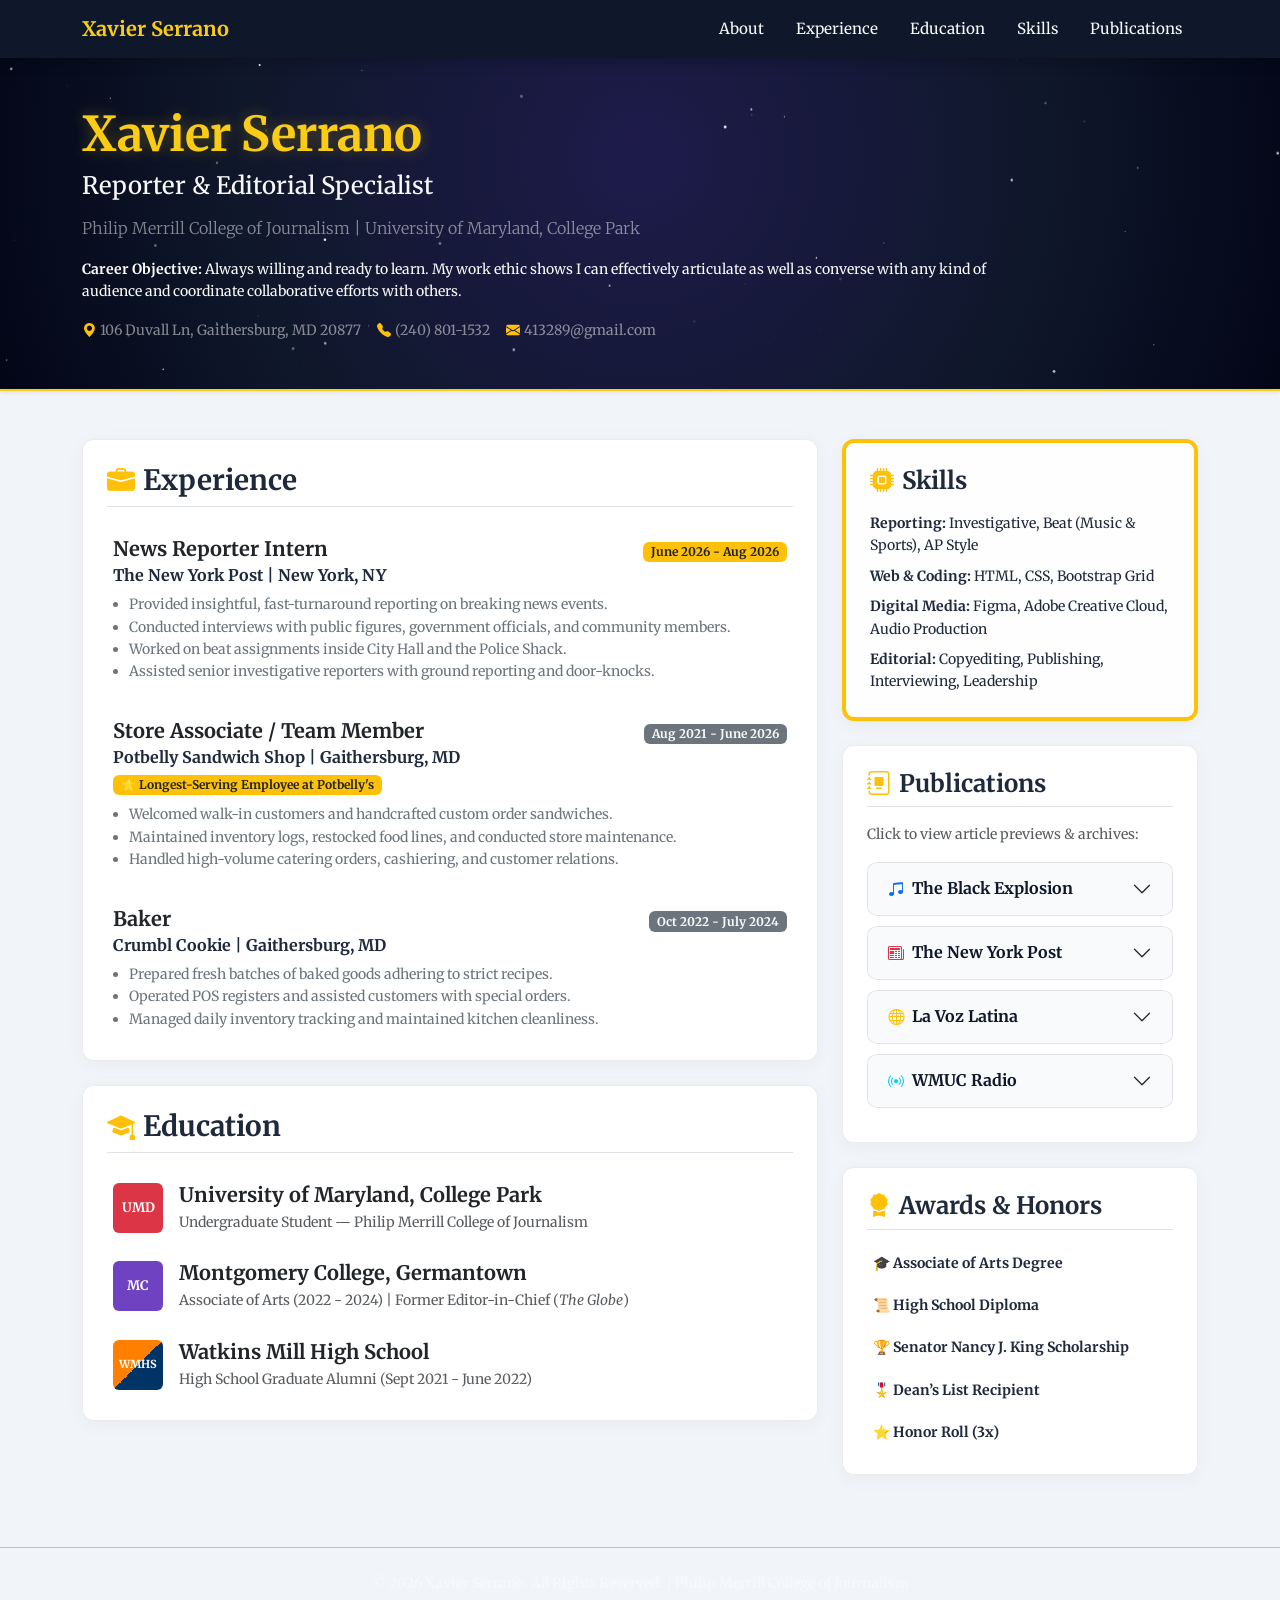
==== commit 85b5d04c: "Refactor HTML comments and add star generator script Updated comments and section titles for clarity" ====
--- a/index.html
+++ b/index.html
@@ -7,14 +7,14 @@
     <link href="https://cdn.jsdelivr.net/npm/bootstrap@5.3.0/dist/css/bootstrap.min.css" rel="stylesheet">
     <!-- Bootstrap Icons -->
     <link rel="stylesheet" href="https://cdn.jsdelivr.net/npm/bootstrap-icons@1.11.3/font/bootstrap-icons.min.css">
-    <!-- Google Font: Merriweather (Bold New Roman Editorial Look) -->
+    <!-- Google Font: Merriweather -->
     <link href="https://fonts.googleapis.com/css2?family=Merriweather:ital,wght@0,300;0,700;0,900;1,300&display=swap" rel="stylesheet">
-    <!-- Custom Stylesheet (Linked BELOW Bootstrap) -->
+    <!-- Custom Stylesheet -->
     <link rel="stylesheet" href="style.css">
 </head>
 <body>
 
-    <!-- Responsive Bootstrap Navigation Menu -->
+    <!-- Bootstrap Navigation Menu -->
     <nav class="navbar navbar-expand-lg navbar-custom sticky-top">
         <div class="container">
             <a class="navbar-brand" href="#about">Xavier Serrano</a>
@@ -33,16 +33,17 @@
         </div>
     </nav>
 
-    <!-- Page Topper / Hero Section -->
-    <section id="about" class="bg-white py-5 border-bottom shadow-sm">
-        <div class="container">
+    <!-- Page Topper / Cosmic Space Hero Section -->
+    <section id="about" class="cosmic-header py-5 shadow-sm">
+        <canvas id="starCanvas" class="cosmic-canvas"></canvas>
+        <div class="container cosmic-content">
             <div class="row align-items-center">
                 <div class="col-lg-10">
-                    <h1 class="display-5 fw-bold text-navy mb-2">Xavier Serrano</h1>
-                    <p class="h4 text-secondary mb-3">Reporter & Editorial Specialist</p>
-                    <p class="lead text-dark fs-6">Philip Merrill College of Journalism | University of Maryland, College Park</p>
-                    <p class="text-secondary small"><strong>Career Objective:</strong> Always willing and ready to learn. My work ethic shows I can effectively articulate as well as converse with any kind of audience and coordinate collaborative efforts with others.</p>
-                    <div class="d-flex flex-wrap gap-3 mt-3 text-muted small">
+                    <h1 class="display-5 fw-bold gold-glow-text mb-2">Xavier Serrano</h1>
+                    <p class="h4 text-light mb-3">Reporter & Editorial Specialist</p>
+                    <p class="lead text-white-50 fs-6">Philip Merrill College of Journalism | University of Maryland, College Park</p>
+                    <p class="text-light small"><strong>Career Objective:</strong> Always willing and ready to learn. My work ethic shows I can effectively articulate as well as converse with any kind of audience and coordinate collaborative efforts with others.</p>
+                    <div class="d-flex flex-wrap gap-3 mt-3 text-white-50 small">
                         <span><i class="bi bi-geo-alt-fill text-warning me-1"></i>106 Duvall Ln, Gaithersburg, MD 20877</span>
                         <span><i class="bi bi-telephone-fill text-warning me-1"></i>(240) 801-1532</span>
                         <span><i class="bi bi-envelope-fill text-warning me-1"></i>413289@gmail.com</span>
@@ -52,7 +53,7 @@
         </div>
     </section>
 
-    <!-- Main Content Container using Bootstrap Grid -->
+    <!-- Main Content Container -->
     <main class="container my-5">
         <div class="row g-4">
             
@@ -156,7 +157,7 @@
                     </ul>
                 </section>
 
-                <!-- Published Work / Publications Accordion -->
+                <!-- Publications Accordion -->
                 <section id="portfolio" class="glass-card p-4">
                     <h2 class="h4 fw-bold text-navy border-bottom pb-2 mb-3"><i class="bi bi-journal-album text-warning me-2"></i>Publications</h2>
                     <p class="text-muted small mb-3">Click to view article previews & archives:</p>
@@ -256,5 +257,48 @@
 
     <!-- Bootstrap 5 JS Bundle -->
     <script src="https://cdn.jsdelivr.net/npm/bootstrap@5.3.0/dist/js/bootstrap.bundle.min.js"></script>
+
+    <!-- Cosmic Star Generator Script -->
+    <script>
+        const canvas = document.getElementById('starCanvas');
+        const ctx = canvas.getContext('2d');
+        let stars = [];
+
+        function resizeCanvas() {
+            canvas.width = canvas.parentElement.offsetWidth;
+            canvas.height = canvas.parentElement.offsetHeight;
+        }
+
+        function createStars() {
+            stars = [];
+            for (let i = 0; i < 60; i++) {
+                stars.push({
+                    x: Math.random() * canvas.width,
+                    y: Math.random() * canvas.height,
+                    radius: Math.random() * 1.5,
+                    alpha: Math.random(),
+                    speed: Math.random() * 0.02 + 0.005
+                });
+            }
+        }
+
+        function animateStars() {
+            ctx.clearRect(0, 0, canvas.width, canvas.height);
+            stars.forEach(star => {
+                star.alpha += star.speed;
+                if (star.alpha > 1 || star.alpha < 0) star.speed = -star.speed;
+                ctx.fillStyle = `rgba(255, 255, 255, ${Math.abs(star.alpha)})`;
+                ctx.beginPath();
+                ctx.arc(star.x, star.y, star.radius, 0, Math.PI * 2);
+                ctx.fill();
+            });
+            requestAnimationFrame(animateStars);
+        }
+
+        window.addEventListener('resize', () => { resizeCanvas(); createStars(); });
+        resizeCanvas();
+        createStars();
+        animateStars();
+    </script>
 </body>
 </html>
--- a/style.css
+++ b/style.css
@@ -10,7 +10,7 @@
     scroll-padding-top: 90px;
 }
 
-/* Global Typography - Bold New Roman / Merriweather */
+/* Global Serif Font / Bold New Roman Look */
 body {
     font-family: 'Merriweather', 'Times New Roman', serif;
     color: #1e293b;
@@ -23,10 +23,10 @@
     font-weight: 700 !important;
 }
 
-/* Custom Navigation Bar */
+/* Navigation Bar */
 .navbar-custom {
     background-color: var(--navy-blue) !important;
-    box-shadow: 0 4px 12px rgba(0, 0, 0, 0.1);
+    box-shadow: 0 4px 12px rgba(0, 0, 0, 0.2);
 }
 
 .navbar-custom .navbar-brand {
@@ -40,8 +40,8 @@
     color: #f8fafc !important;
     font-family: 'Merriweather', serif;
     font-size: 0.95rem;
+    padding: 0.5rem 1rem !important;
     transition: color 0.2s ease;
-    padding: 0.5rem 1rem !important;
 }
 
 .navbar-custom .nav-link:hover {
@@ -56,6 +56,35 @@
     filter: invert(1);
 }
 
+/* Cosmic Atmospheric Space Header Topper */
+.cosmic-header {
+    position: relative;
+    background: radial-gradient(circle at 50% 30%, #1e1b4b 0%, #0f172a 60%, #020617 100%);
+    color: #ffffff;
+    overflow: hidden;
+    border-bottom: 2px solid var(--gold-accent);
+}
+
+.cosmic-canvas {
+    position: absolute;
+    top: 0;
+    left: 0;
+    width: 100%;
+    height: 100%;
+    pointer-events: none;
+    z-index: 1;
+}
+
+.cosmic-content {
+    position: relative;
+    z-index: 2;
+}
+
+.gold-glow-text {
+    color: var(--gold-accent);
+    text-shadow: 0 0 15px rgba(250, 204, 21, 0.3);
+}
+
 /* Glassmorphism Containers */
 .glass-card {
     background: var(--light-glass);
@@ -65,7 +94,7 @@
     margin-bottom: 1.5rem;
 }
 
-/* Interactive Hover Lift */
+/* Interactive Hover Effect */
 .interactive-item {
     transition: transform 0.2s ease, background 0.2s ease;
     border-radius: 8px;
@@ -86,7 +115,7 @@
     box-shadow: 0 4px 12px rgba(0, 0, 0, 0.12);
 }
 
-/* Custom Accordions */
+/* Custom Accordion Styling */
 .accordion-item {
     background: #ffffff !important;
     border: 1px solid rgba(15, 23, 42, 0.12) !important;
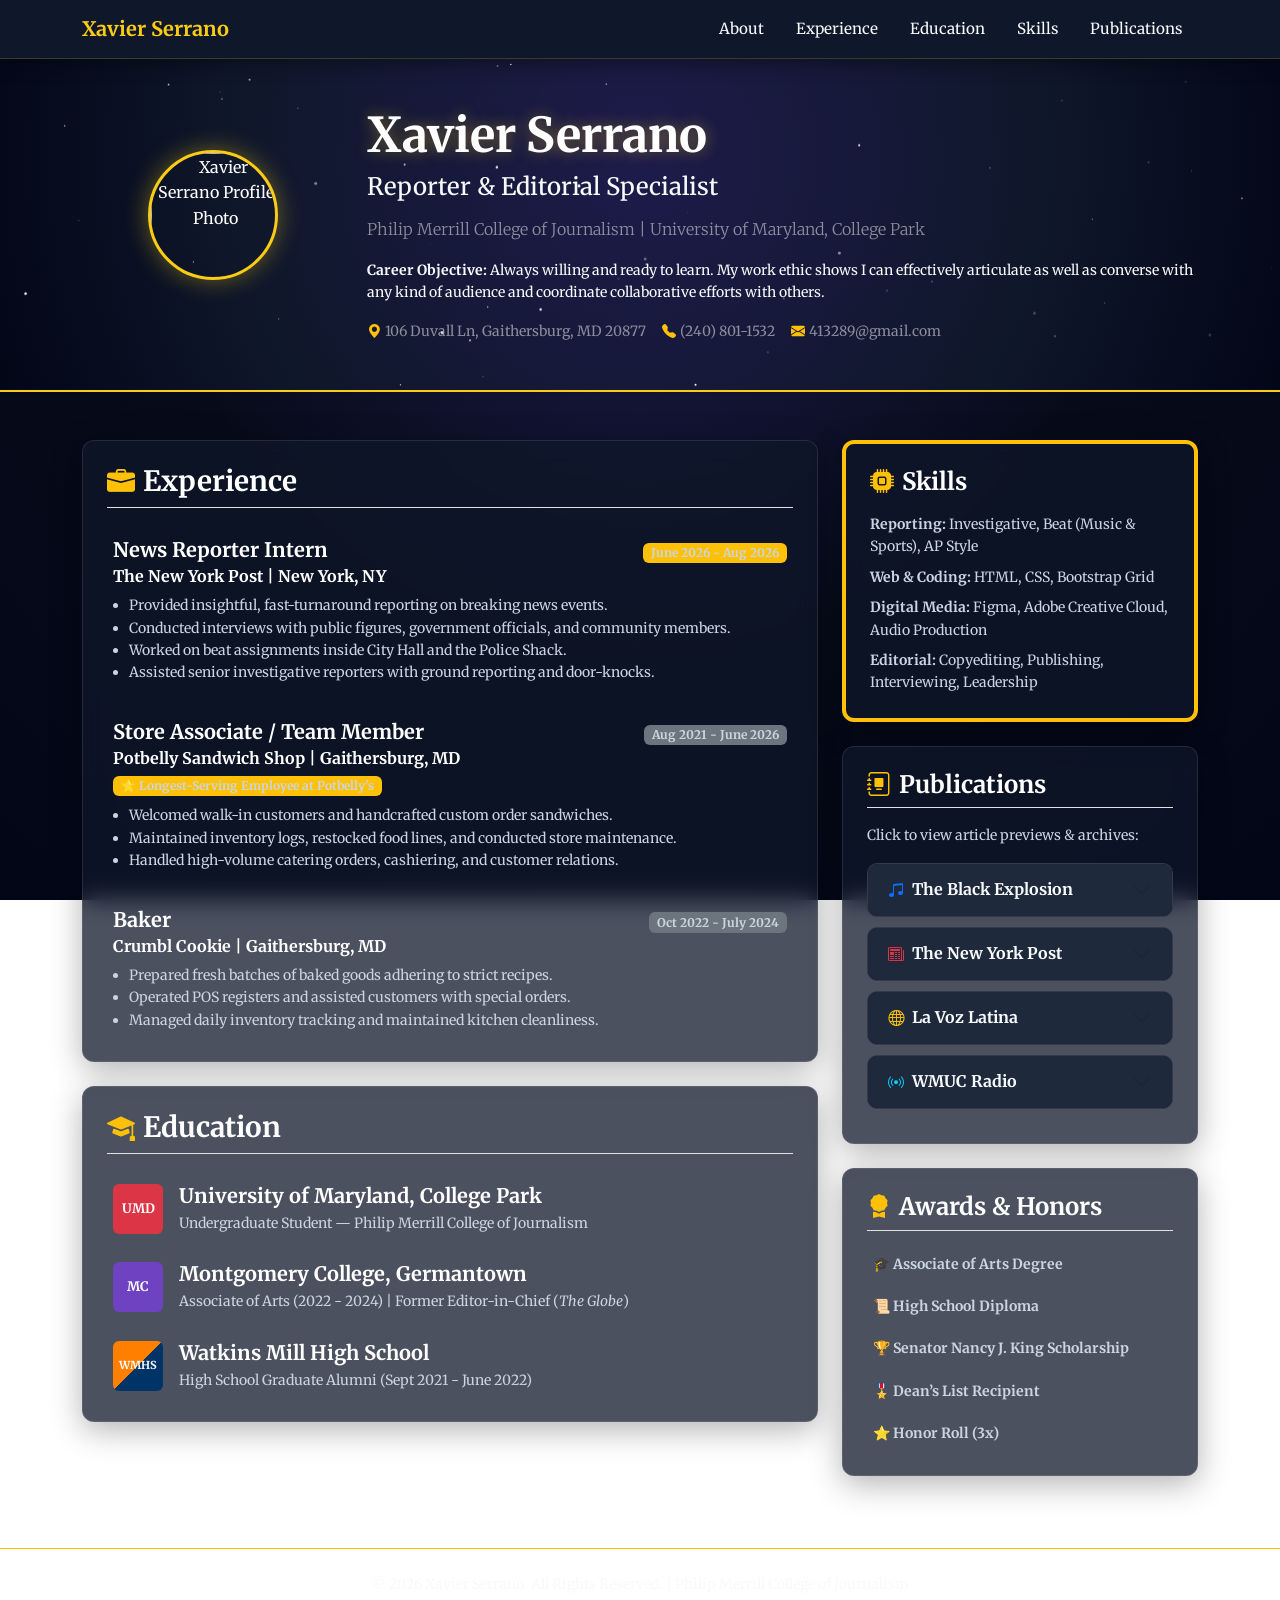
==== commit 02735547: "Enhance text visibility and section styling Updated styles and text colors for better visibility and" ====
--- a/index.html
+++ b/index.html
@@ -33,17 +33,22 @@
         </div>
     </nav>
 
-    <!-- Page Topper / Cosmic Space Hero Section -->
-    <section id="about" class="cosmic-header py-5 shadow-sm">
+    <!-- Page Topper / Cosmic Space Hero Section with Circular Photo -->
+    <section id="about" class="cosmic-header py-5 shadow-sm text-center text-lg-start">
         <canvas id="starCanvas" class="cosmic-canvas"></canvas>
         <div class="container cosmic-content">
             <div class="row align-items-center">
-                <div class="col-lg-10">
+                <div class="col-lg-3 text-center mb-4 mb-lg-0">
+                    <div class="profile-avatar-wrapper">
+                        <img src="profile.jpg" alt="Xavier Serrano Profile Photo" class="profile-avatar">
+                    </div>
+                </div>
+                <div class="col-lg-9 text-center text-lg-start">
                     <h1 class="display-5 fw-bold gold-glow-text mb-2">Xavier Serrano</h1>
                     <p class="h4 text-light mb-3">Reporter & Editorial Specialist</p>
                     <p class="lead text-white-50 fs-6">Philip Merrill College of Journalism | University of Maryland, College Park</p>
                     <p class="text-light small"><strong>Career Objective:</strong> Always willing and ready to learn. My work ethic shows I can effectively articulate as well as converse with any kind of audience and coordinate collaborative efforts with others.</p>
-                    <div class="d-flex flex-wrap gap-3 mt-3 text-white-50 small">
+                    <div class="d-flex flex-wrap justify-content-center justify-content-lg-start gap-3 mt-3 text-white-50 small">
                         <span><i class="bi bi-geo-alt-fill text-warning me-1"></i>106 Duvall Ln, Gaithersburg, MD 20877</span>
                         <span><i class="bi bi-telephone-fill text-warning me-1"></i>(240) 801-1532</span>
                         <span><i class="bi bi-envelope-fill text-warning me-1"></i>413289@gmail.com</span>
@@ -62,16 +67,16 @@
                 
                 <!-- Experience Section -->
                 <section id="experience" class="glass-card p-4">
-                    <h2 class="h3 fw-bold text-navy border-bottom pb-2 mb-4"><i class="bi bi-briefcase-fill text-warning me-2"></i>Experience</h2>
+                    <h2 class="h3 fw-bold text-white border-bottom pb-2 mb-4"><i class="bi bi-briefcase-fill text-warning me-2"></i>Experience</h2>
                     
                     <!-- The New York Post -->
                     <div class="experience-item interactive-item mb-4">
                         <div class="d-flex justify-content-between align-items-baseline mb-1">
-                            <h3 class="h5 fw-bold text-dark mb-0">News Reporter Intern</h3>
+                            <h3 class="h5 fw-bold text-white mb-0">News Reporter Intern</h3>
                             <span class="badge bg-warning text-dark">June 2026 - Aug 2026</span>
                         </div>
-                        <h4 class="text-navy fs-6 mb-2">The New York Post | New York, NY</h4>
-                        <ul class="text-secondary small mb-0 ps-3">
+                        <h4 class="text-gold fs-6 mb-2">The New York Post | New York, NY</h4>
+                        <ul class="text-light small mb-0 ps-3">
                             <li>Provided insightful, fast-turnaround reporting on breaking news events.</li>
                             <li>Conducted interviews with public figures, government officials, and community members.</li>
                             <li>Worked on beat assignments inside City Hall and the Police Shack.</li>
@@ -82,12 +87,12 @@
                     <!-- Potbelly Sandwich Shop -->
                     <div class="experience-item interactive-item mb-4">
                         <div class="d-flex justify-content-between align-items-baseline mb-1">
-                            <h3 class="h5 fw-bold text-dark mb-0">Store Associate / Team Member</h3>
+                            <h3 class="h5 fw-bold text-white mb-0">Store Associate / Team Member</h3>
                             <span class="badge bg-secondary text-light">Aug 2021 - June 2026</span>
                         </div>
-                        <h4 class="text-navy fs-6 mb-2">Potbelly Sandwich Shop | Gaithersburg, MD</h4>
+                        <h4 class="text-gold fs-6 mb-2">Potbelly Sandwich Shop | Gaithersburg, MD</h4>
                         <p class="badge bg-warning text-dark mb-2">⭐ Longest-Serving Employee at Potbelly's</p>
-                        <ul class="text-secondary small mb-0 ps-3">
+                        <ul class="text-light small mb-0 ps-3">
                             <li>Welcomed walk-in customers and handcrafted custom order sandwiches.</li>
                             <li>Maintained inventory logs, restocked food lines, and conducted store maintenance.</li>
                             <li>Handled high-volume catering orders, cashiering, and customer relations.</li>
@@ -97,11 +102,11 @@
                     <!-- Crumbl Cookie -->
                     <div class="experience-item interactive-item">
                         <div class="d-flex justify-content-between align-items-baseline mb-1">
-                            <h3 class="h5 fw-bold text-dark mb-0">Baker</h3>
+                            <h3 class="h5 fw-bold text-white mb-0">Baker</h3>
                             <span class="badge bg-secondary text-light">Oct 2022 - July 2024</span>
                         </div>
-                        <h4 class="text-navy fs-6 mb-2">Crumbl Cookie | Gaithersburg, MD</h4>
-                        <ul class="text-secondary small mb-0 ps-3">
+                        <h4 class="text-gold fs-6 mb-2">Crumbl Cookie | Gaithersburg, MD</h4>
+                        <ul class="text-light small mb-0 ps-3">
                             <li>Prepared fresh batches of baked goods adhering to strict recipes.</li>
                             <li>Operated POS registers and assisted customers with special orders.</li>
                             <li>Managed daily inventory tracking and maintained kitchen cleanliness.</li>
@@ -111,14 +116,14 @@
 
                 <!-- Education Section -->
                 <section id="education" class="glass-card p-4">
-                    <h2 class="h3 fw-bold text-navy border-bottom pb-2 mb-4"><i class="bi bi-mortarboard-fill text-warning me-2"></i>Education</h2>
+                    <h2 class="h3 fw-bold text-white border-bottom pb-2 mb-4"><i class="bi bi-mortarboard-fill text-warning me-2"></i>Education</h2>
                     
                     <!-- UMD -->
                     <div class="education-item interactive-item d-flex align-items-center gap-3 mb-3">
                         <div class="bg-danger text-white fw-bold d-flex align-items-center justify-content-center rounded flex-shrink-0" style="width: 50px; height: 50px; font-size: 13px;">UMD</div>
                         <div>
-                            <h3 class="h5 fw-bold text-dark mb-1">University of Maryland, College Park</h3>
-                            <p class="text-muted small mb-0">Undergraduate Student — Philip Merrill College of Journalism</p>
+                            <h3 class="h5 fw-bold text-white mb-1">University of Maryland, College Park</h3>
+                            <p class="text-white-50 small mb-0">Undergraduate Student — Philip Merrill College of Journalism</p>
                         </div>
                     </div>
 
@@ -126,8 +131,8 @@
                     <div class="education-item interactive-item d-flex align-items-center gap-3 mb-3">
                         <div class="text-white fw-bold d-flex align-items-center justify-content-center rounded flex-shrink-0" style="width: 50px; height: 50px; font-size: 13px; background-color: #6f42c1;">MC</div>
                         <div>
-                            <h3 class="h5 fw-bold text-dark mb-1">Montgomery College, Germantown</h3>
-                            <p class="text-muted small mb-0">Associate of Arts (2022 - 2024) | Former Editor-in-Chief (<em>The Globe</em>)</p>
+                            <h3 class="h5 fw-bold text-white mb-1">Montgomery College, Germantown</h3>
+                            <p class="text-white-50 small mb-0">Associate of Arts (2022 - 2024) | Former Editor-in-Chief (<em>The Globe</em>)</p>
                         </div>
                     </div>
 
@@ -135,8 +140,8 @@
                     <div class="education-item interactive-item d-flex align-items-center gap-3">
                         <div class="text-white fw-bold d-flex align-items-center justify-content-center rounded flex-shrink-0" style="width: 50px; height: 50px; font-size: 11px; background: linear-gradient(135deg, #ff7f00 50%, #003366 50%);">WMHS</div>
                         <div>
-                            <h3 class="h5 fw-bold text-dark mb-1">Watkins Mill High School</h3>
-                            <p class="text-muted small mb-0">High School Graduate Alumni (Sept 2021 - June 2022)</p>
+                            <h3 class="h5 fw-bold text-white mb-1">Watkins Mill High School</h3>
+                            <p class="text-white-50 small mb-0">High School Graduate Alumni (Sept 2021 - June 2022)</p>
                         </div>
                     </div>
                 </section>
@@ -148,8 +153,8 @@
                 
                 <!-- Skills Section -->
                 <section id="skills" class="glass-card p-4 border-start border-4 border-warning">
-                    <h2 class="h4 fw-bold text-navy mb-3"><i class="bi bi-cpu-fill text-warning me-2"></i>Skills</h2>
-                    <ul class="list-unstyled mb-0 small">
+                    <h2 class="h4 fw-bold text-white mb-3"><i class="bi bi-cpu-fill text-warning me-2"></i>Skills</h2>
+                    <ul class="list-unstyled mb-0 small text-light">
                         <li class="mb-2"><strong>Reporting:</strong> Investigative, Beat (Music & Sports), AP Style</li>
                         <li class="mb-2"><strong>Web & Coding:</strong> HTML, CSS, Bootstrap Grid</li>
                         <li class="mb-2"><strong>Digital Media:</strong> Figma, Adobe Creative Cloud, Audio Production</li>
@@ -159,8 +164,8 @@
 
                 <!-- Publications Accordion -->
                 <section id="portfolio" class="glass-card p-4">
-                    <h2 class="h4 fw-bold text-navy border-bottom pb-2 mb-3"><i class="bi bi-journal-album text-warning me-2"></i>Publications</h2>
-                    <p class="text-muted small mb-3">Click to view article previews & archives:</p>
+                    <h2 class="h4 fw-bold text-white border-bottom pb-2 mb-3"><i class="bi bi-journal-album text-warning me-2"></i>Publications</h2>
+                    <p class="text-white-50 small mb-3">Click to view article previews & archives:</p>
 
                     <div class="accordion" id="portfolioAccordion">
                         
@@ -174,8 +179,8 @@
                             <div id="collapseOne" class="accordion-collapse collapse" aria-labelledby="headingOne" data-bs-parent="#portfolioAccordion">
                                 <div class="accordion-body text-center p-3">
                                     <img src="be-article-screenshot.png" alt="The Black Explosion Article Preview" class="article-preview-img mb-3">
-                                    <h4 class="h6 fw-bold text-dark mb-1">DROMAG: The Underground EP</h4>
-                                    <a href="https://blackexplosionnews.com/?s=xavier+serrano" target="_blank" rel="noopener noreferrer" class="btn btn-dark btn-sm w-100">Read Archive →</a>
+                                    <h4 class="h6 fw-bold text-white mb-1">DROMAG: The Underground EP</h4>
+                                    <a href="https://blackexplosionnews.com/?s=xavier+serrano" target="_blank" rel="noopener noreferrer" class="btn btn-warning text-dark btn-sm w-100 fw-bold">Read Archive →</a>
                                 </div>
                             </div>
                         </div>
@@ -190,8 +195,8 @@
                             <div id="collapseTwo" class="accordion-collapse collapse" aria-labelledby="headingTwo" data-bs-parent="#portfolioAccordion">
                                 <div class="accordion-body text-center p-3">
                                     <img src="nypost-search-screenshot.jpg" alt="New York Post Article Preview" class="article-preview-img mb-3">
-                                    <h4 class="h6 fw-bold text-dark mb-1">City Hall & Investigations</h4>
-                                    <a href="https://nypost.com/search/xavier+serrano/?se=ny" target="_blank" rel="noopener noreferrer" class="btn btn-dark btn-sm w-100">Read Archive →</a>
+                                    <h4 class="h6 fw-bold text-white mb-1">City Hall & Investigations</h4>
+                                    <a href="https://nypost.com/search/xavier+serrano/?se=ny" target="_blank" rel="noopener noreferrer" class="btn btn-warning text-dark btn-sm w-100 fw-bold">Read Archive →</a>
                                 </div>
                             </div>
                         </div>
@@ -206,8 +211,8 @@
                             <div id="collapseThree" class="accordion-collapse collapse" aria-labelledby="headingThree" data-bs-parent="#portfolioAccordion">
                                 <div class="accordion-body text-center p-3">
                                     <img src="lavoz-search-screenshot.jpg" alt="La Voz Latina Article Preview" class="article-preview-img mb-3">
-                                    <h4 class="h6 fw-bold text-dark mb-1">Campus & Music Features</h4>
-                                    <a href="https://www.lavozlatina.org/search?q=xavier+serrano" target="_blank" rel="noopener noreferrer" class="btn btn-dark btn-sm w-100">Read Archive →</a>
+                                    <h4 class="h6 fw-bold text-white mb-1">Campus & Music Features</h4>
+                                    <a href="https://www.lavozlatina.org/search?q=xavier+serrano" target="_blank" rel="noopener noreferrer" class="btn btn-warning text-dark btn-sm w-100 fw-bold">Read Archive →</a>
                                 </div>
                             </div>
                         </div>
@@ -222,8 +227,8 @@
                             <div id="collapseFour" class="accordion-collapse collapse" aria-labelledby="headingFour" data-bs-parent="#portfolioAccordion">
                                 <div class="accordion-body text-center p-3">
                                     <img src="wmuc-screenshot.png" alt="WMUC Radio Preview" class="article-preview-img mb-3">
-                                    <h4 class="h6 fw-bold text-dark mb-1">Student Broadcasts & Audio</h4>
-                                    <a href="http://wmuc.umd.edu/" target="_blank" rel="noopener noreferrer" class="btn btn-dark btn-sm w-100">Listen / Broadcasts →</a>
+                                    <h4 class="h6 fw-bold text-white mb-1">Student Broadcasts & Audio</h4>
+                                    <a href="http://wmuc.umd.edu/" target="_blank" rel="noopener noreferrer" class="btn btn-warning text-dark btn-sm w-100 fw-bold">Listen / Broadcasts →</a>
                                 </div>
                             </div>
                         </div>
@@ -233,13 +238,13 @@
 
                 <!-- Awards & Honors -->
                 <section class="glass-card p-4">
-                    <h2 class="h4 fw-bold text-navy border-bottom pb-2 mb-3"><i class="bi bi-award-fill text-warning me-2"></i>Awards & Honors</h2>
-                    <ul class="list-unstyled mb-0 small">
-                        <li class="mb-2 interactive-item fw-bold text-navy">🎓 Associate of Arts Degree</li>
-                        <li class="mb-2 interactive-item fw-bold text-navy">📜 High School Diploma</li>
-                        <li class="mb-2 interactive-item fw-bold text-navy">🏆 Senator Nancy J. King Scholarship</li>
-                        <li class="mb-2 interactive-item fw-bold text-navy">🎖️ Dean’s List Recipient</li>
-                        <li class="interactive-item fw-bold text-navy">⭐ Honor Roll (3x)</li>
+                    <h2 class="h4 fw-bold text-white border-bottom pb-2 mb-3"><i class="bi bi-award-fill text-warning me-2"></i>Awards & Honors</h2>
+                    <ul class="list-unstyled mb-0 small text-light">
+                        <li class="mb-2 interactive-item fw-bold text-white">🎓 Associate of Arts Degree</li>
+                        <li class="mb-2 interactive-item fw-bold text-white">📜 High School Diploma</li>
+                        <li class="mb-2 interactive-item fw-bold text-white">🏆 Senator Nancy J. King Scholarship</li>
+                        <li class="mb-2 interactive-item fw-bold text-white">🎖️ Dean’s List Recipient</li>
+                        <li class="interactive-item fw-bold text-white">⭐ Honor Roll (3x)</li>
                     </ul>
                 </section>
 
--- a/style.css
+++ b/style.css
@@ -1,7 +1,8 @@
 :root {
     --navy-blue: #0f172a;
     --gold-accent: #facc15;
-    --light-glass: rgba(255, 255, 255, 0.95);
+    --space-dark: #070b19;
+    --glass-dark: rgba(15, 23, 42, 0.85);
 }
 
 /* Smooth Scrolling */
@@ -10,23 +11,26 @@
     scroll-padding-top: 90px;
 }
 
-/* Global Serif Font / Bold New Roman Look */
+/* Global Serif Font / Bold New Roman Look & Spacial Background */
 body {
     font-family: 'Merriweather', 'Times New Roman', serif;
-    color: #1e293b;
-    background-color: #f1f5f9;
+    color: #f1f5f9;
+    background: radial-gradient(circle at 50% 20%, #1e1b4b 0%, #070b19 50%, #020617 100%);
+    background-attachment: fixed;
     line-height: 1.6;
 }
 
 h1, h2, h3, h4, h5, h6, .font-serif {
     font-family: 'Merriweather', 'Times New Roman', serif !important;
     font-weight: 700 !important;
+    color: #ffffff !important;
 }
 
 /* Navigation Bar */
 .navbar-custom {
     background-color: var(--navy-blue) !important;
-    box-shadow: 0 4px 12px rgba(0, 0, 0, 0.2);
+    border-bottom: 1px solid rgba(250, 204, 21, 0.2);
+    box-shadow: 0 4px 20px rgba(0, 0, 0, 0.4);
 }
 
 .navbar-custom .navbar-brand {
@@ -82,16 +86,39 @@
 
 .gold-glow-text {
     color: var(--gold-accent);
-    text-shadow: 0 0 15px rgba(250, 204, 21, 0.3);
+    text-shadow: 0 0 15px rgba(250, 204, 21, 0.4);
 }
 
-/* Glassmorphism Containers */
+/* Circular Profile Avatar Styling */
+.profile-avatar-wrapper {
+    position: relative;
+    width: 130px;
+    height: 130px;
+    margin: 0 auto 1.25rem auto;
+}
+
+.profile-avatar {
+    width: 130px;
+    height: 130px;
+    object-fit: cover;
+    border-radius: 50%;
+    border: 3px solid var(--gold-accent);
+    box-shadow: 0 0 25px rgba(250, 204, 21, 0.4);
+}
+
+/* Glassmorphism Dark Containers for Spacial Theme */
 .glass-card {
-    background: var(--light-glass);
-    border: 1px solid rgba(15, 23, 42, 0.08);
+    background: rgba(15, 23, 42, 0.75);
+    backdrop-filter: blur(12px);
+    border: 1px solid rgba(255, 255, 255, 0.1);
     border-radius: 12px;
-    box-shadow: 0 4px 20px rgba(0, 0, 0, 0.04);
+    box-shadow: 0 8px 32px rgba(0, 0, 0, 0.3);
     margin-bottom: 1.5rem;
+    color: #f1f5f9;
+}
+
+.glass-card p, .glass-card li, .glass-card span {
+    color: #cbd5e1 !important;
 }
 
 /* Interactive Hover Effect */
@@ -103,7 +130,7 @@
 
 .interactive-item:hover {
     transform: translateX(4px);
-    background: rgba(241, 245, 249, 0.8);
+    background: rgba(255, 255, 255, 0.05);
 }
 
 /* Article Preview Images */
@@ -112,27 +139,27 @@
     max-height: 220px;
     object-fit: cover;
     border-radius: 8px;
-    box-shadow: 0 4px 12px rgba(0, 0, 0, 0.12);
+    box-shadow: 0 4px 12px rgba(0, 0, 0, 0.3);
 }
 
 /* Custom Accordion Styling */
 .accordion-item {
-    background: #ffffff !important;
-    border: 1px solid rgba(15, 23, 42, 0.12) !important;
+    background: #0f172a !important;
+    border: 1px solid rgba(255, 255, 255, 0.15) !important;
     border-radius: 10px !important;
     margin-bottom: 10px;
     overflow: hidden;
 }
 
 .accordion-button {
-    background: #f8fafc !important;
-    color: #0f172a !important;
+    background: #1e293b !important;
+    color: #f8fafc !important;
     font-weight: 700 !important;
     font-family: 'Merriweather', serif !important;
 }
 
 .accordion-button:not(.collapsed) {
-    background: rgba(250, 204, 21, 0.2) !important;
-    color: #0f172a !important;
+    background: rgba(250, 204, 21, 0.25) !important;
+    color: var(--gold-accent) !important;
     box-shadow: none !important;
 }
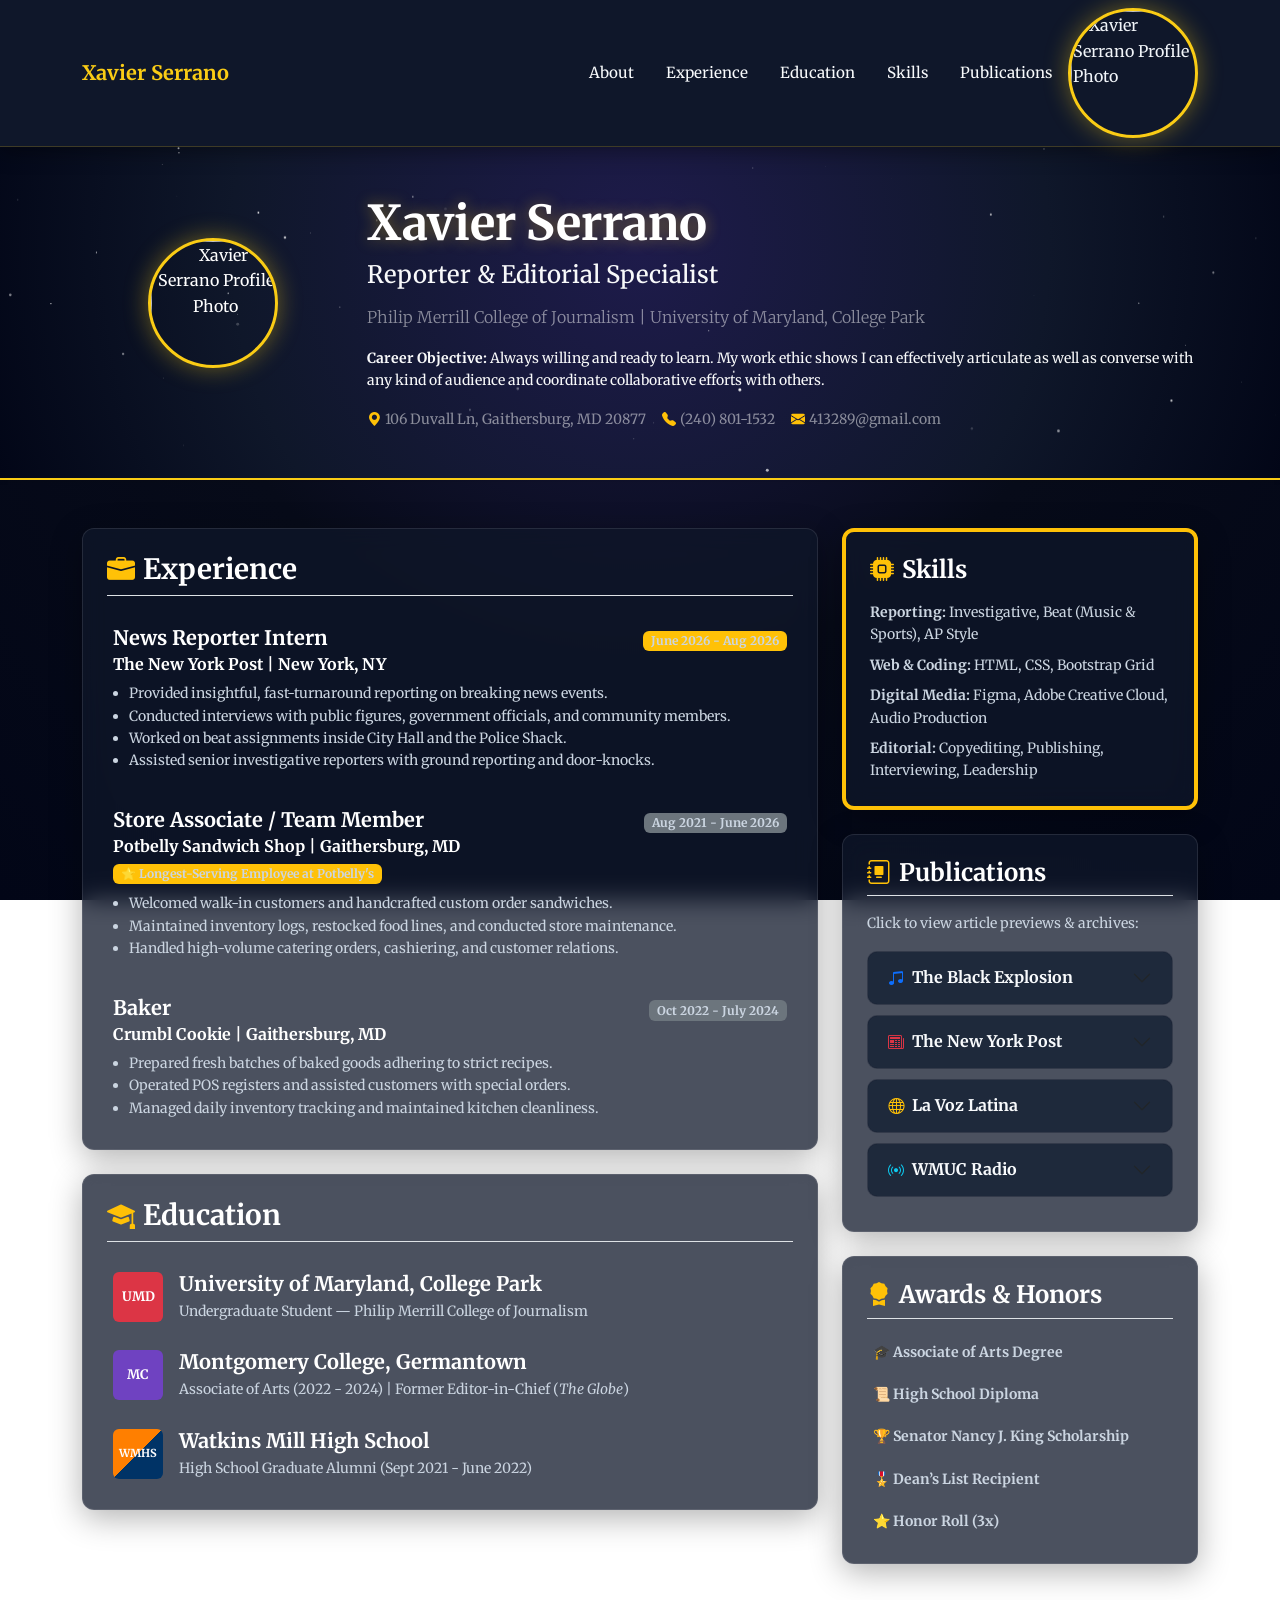
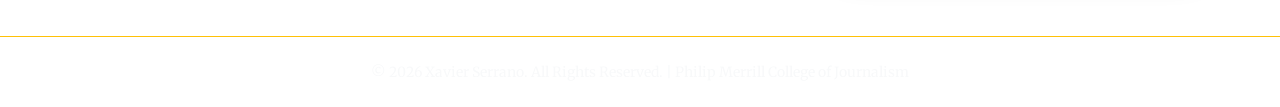
==== commit 6b58cf0f: "Update index.html" ====
--- a/index.html
+++ b/index.html
@@ -29,6 +29,7 @@
                     <li class="nav-item"><a class="nav-link" href="#skills">Skills</a></li>
                     <li class="nav-item"><a class="nav-link" href="#portfolio">Publications</a></li>
                 </ul>
+                <img src="YOUR-EXACT-FILE-NAME.jpg" alt="Xavier Serrano Profile Photo" class="profile-avatar">
             </div>
         </div>
     </nav>
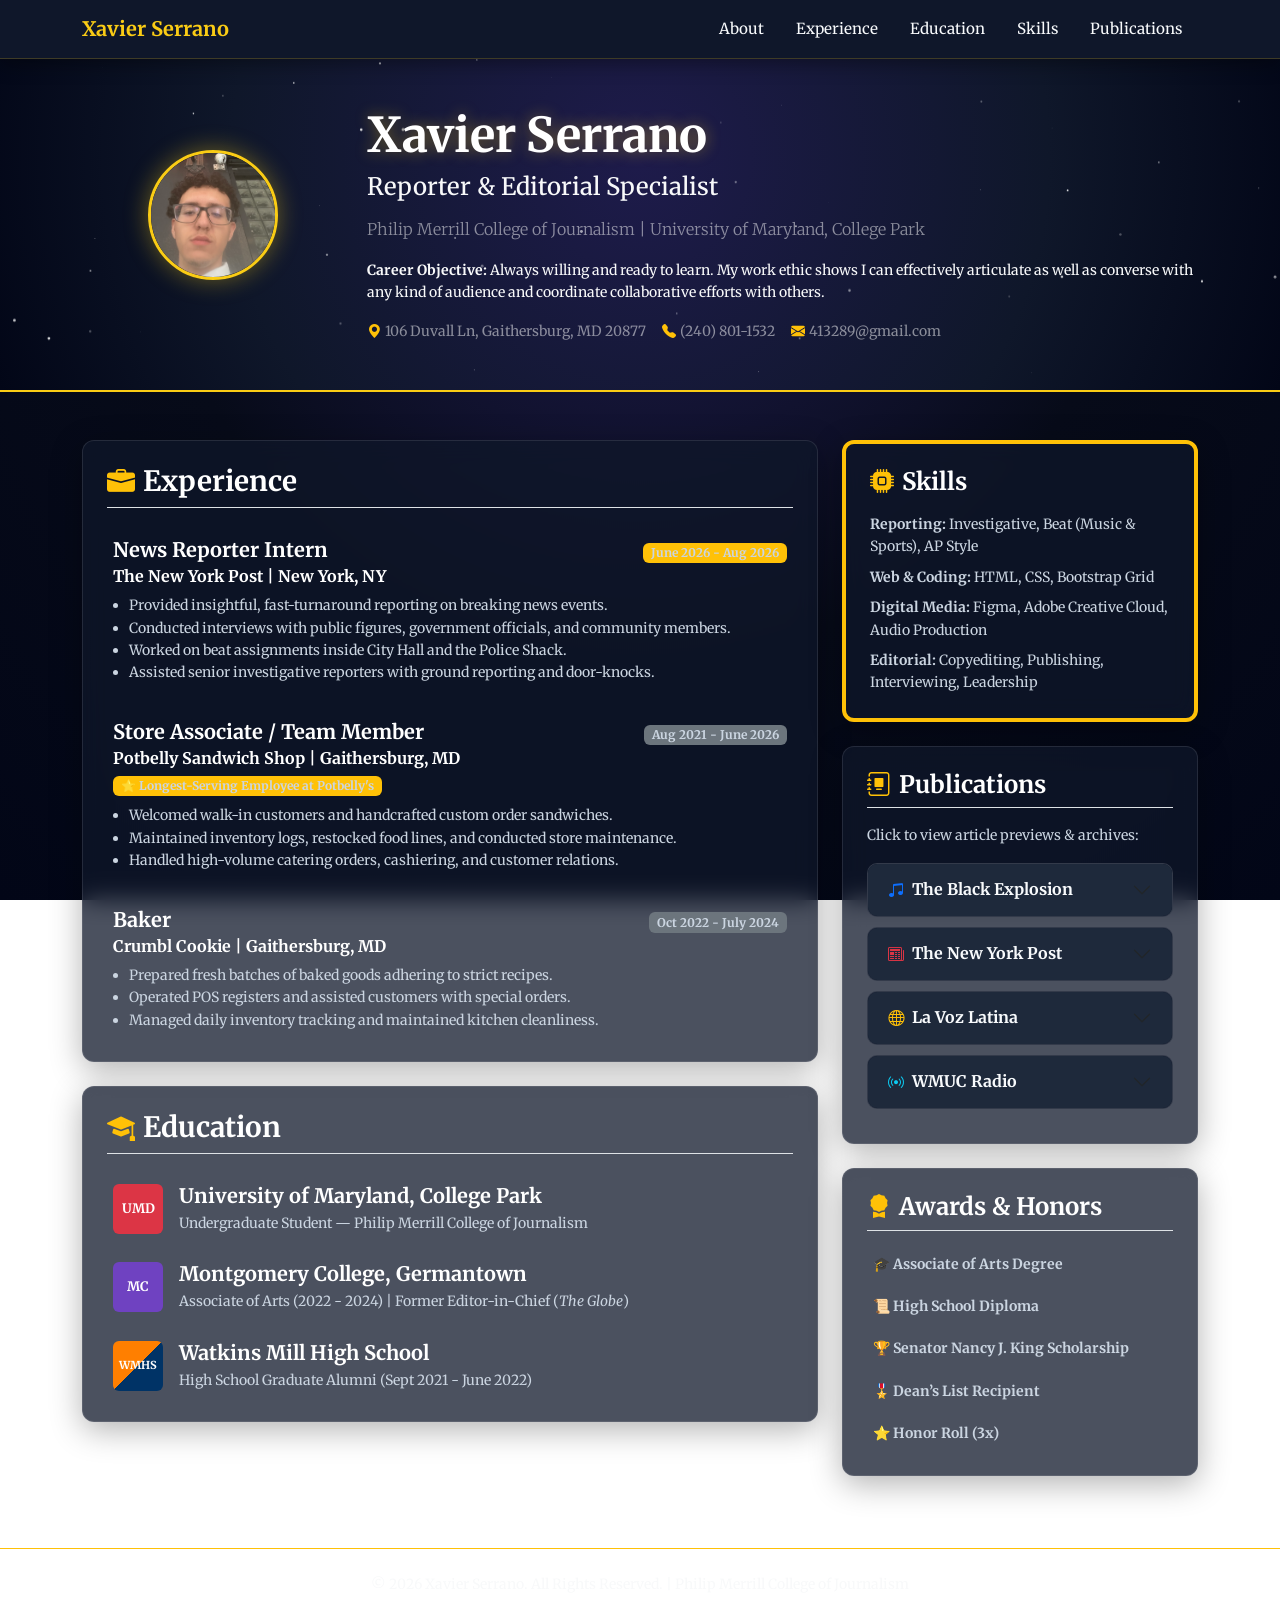
==== commit b9a7ef5a: "Update index.html" ====
--- a/index.html
+++ b/index.html
@@ -29,7 +29,6 @@
                     <li class="nav-item"><a class="nav-link" href="#skills">Skills</a></li>
                     <li class="nav-item"><a class="nav-link" href="#portfolio">Publications</a></li>
                 </ul>
-                <img src="YOUR-EXACT-FILE-NAME.jpg" alt="Xavier Serrano Profile Photo" class="profile-avatar">
             </div>
         </div>
     </nav>
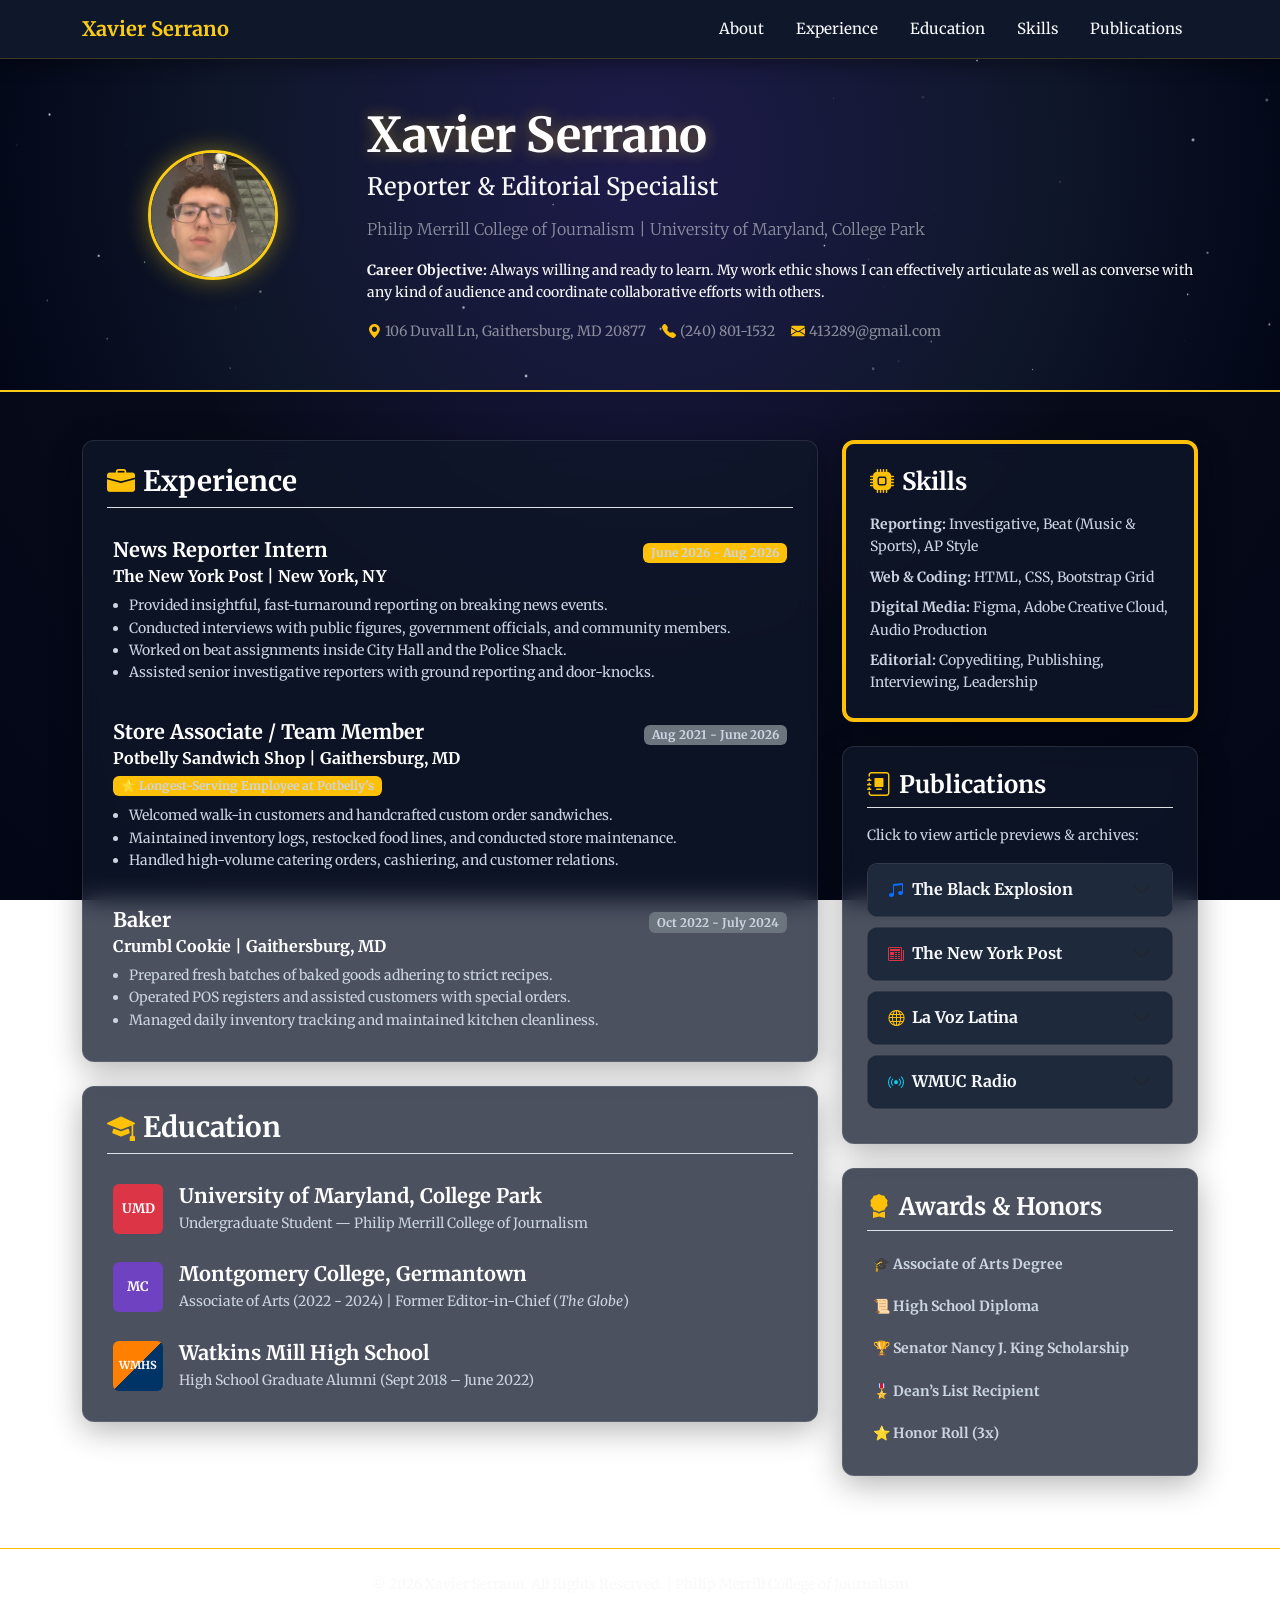
==== commit 347ee78d: "Update graduation dates for Watkins Mill High School" ====
--- a/index.html
+++ b/index.html
@@ -141,7 +141,7 @@
                         <div class="text-white fw-bold d-flex align-items-center justify-content-center rounded flex-shrink-0" style="width: 50px; height: 50px; font-size: 11px; background: linear-gradient(135deg, #ff7f00 50%, #003366 50%);">WMHS</div>
                         <div>
                             <h3 class="h5 fw-bold text-white mb-1">Watkins Mill High School</h3>
-                            <p class="text-white-50 small mb-0">High School Graduate Alumni (Sept 2021 - June 2022)</p>
+                            <p class="text-white-50 small mb-0">High School Graduate Alumni (Sept 2018 – June 2022)</p>
                         </div>
                     </div>
                 </section>
